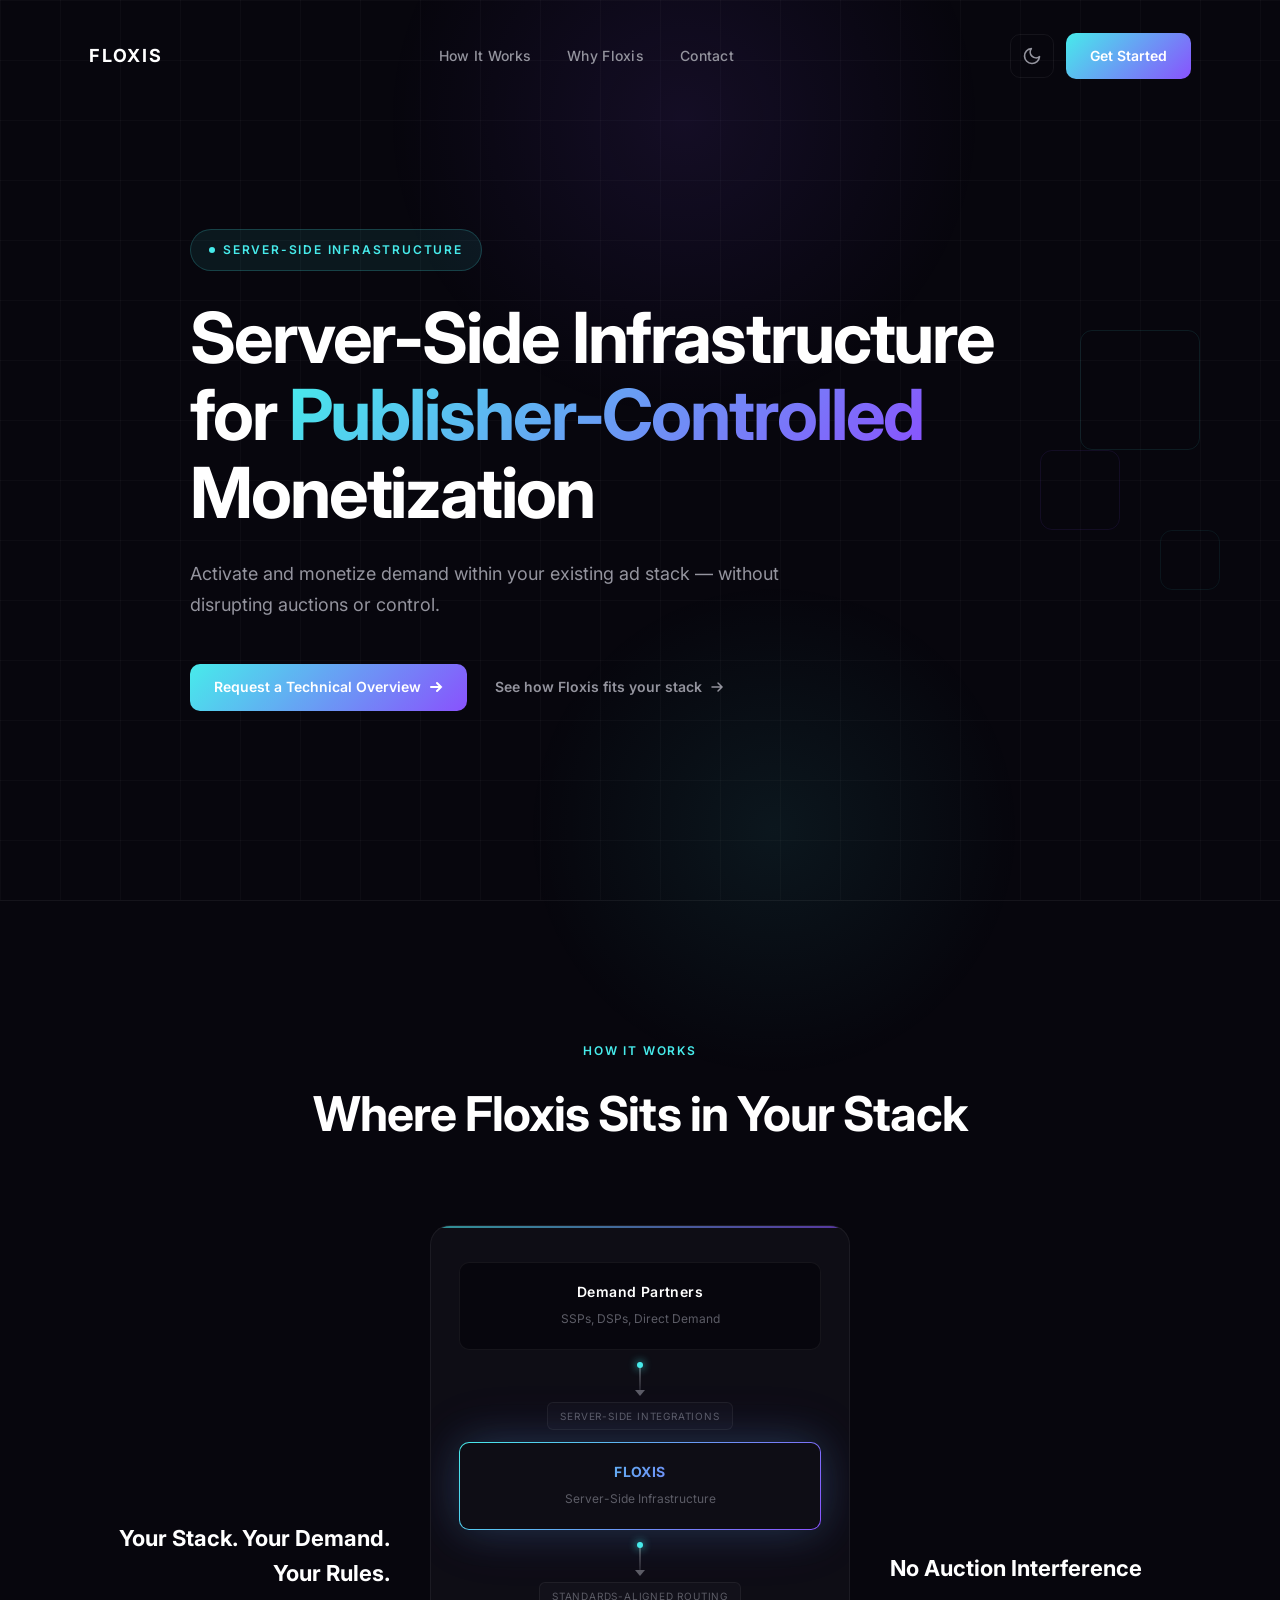
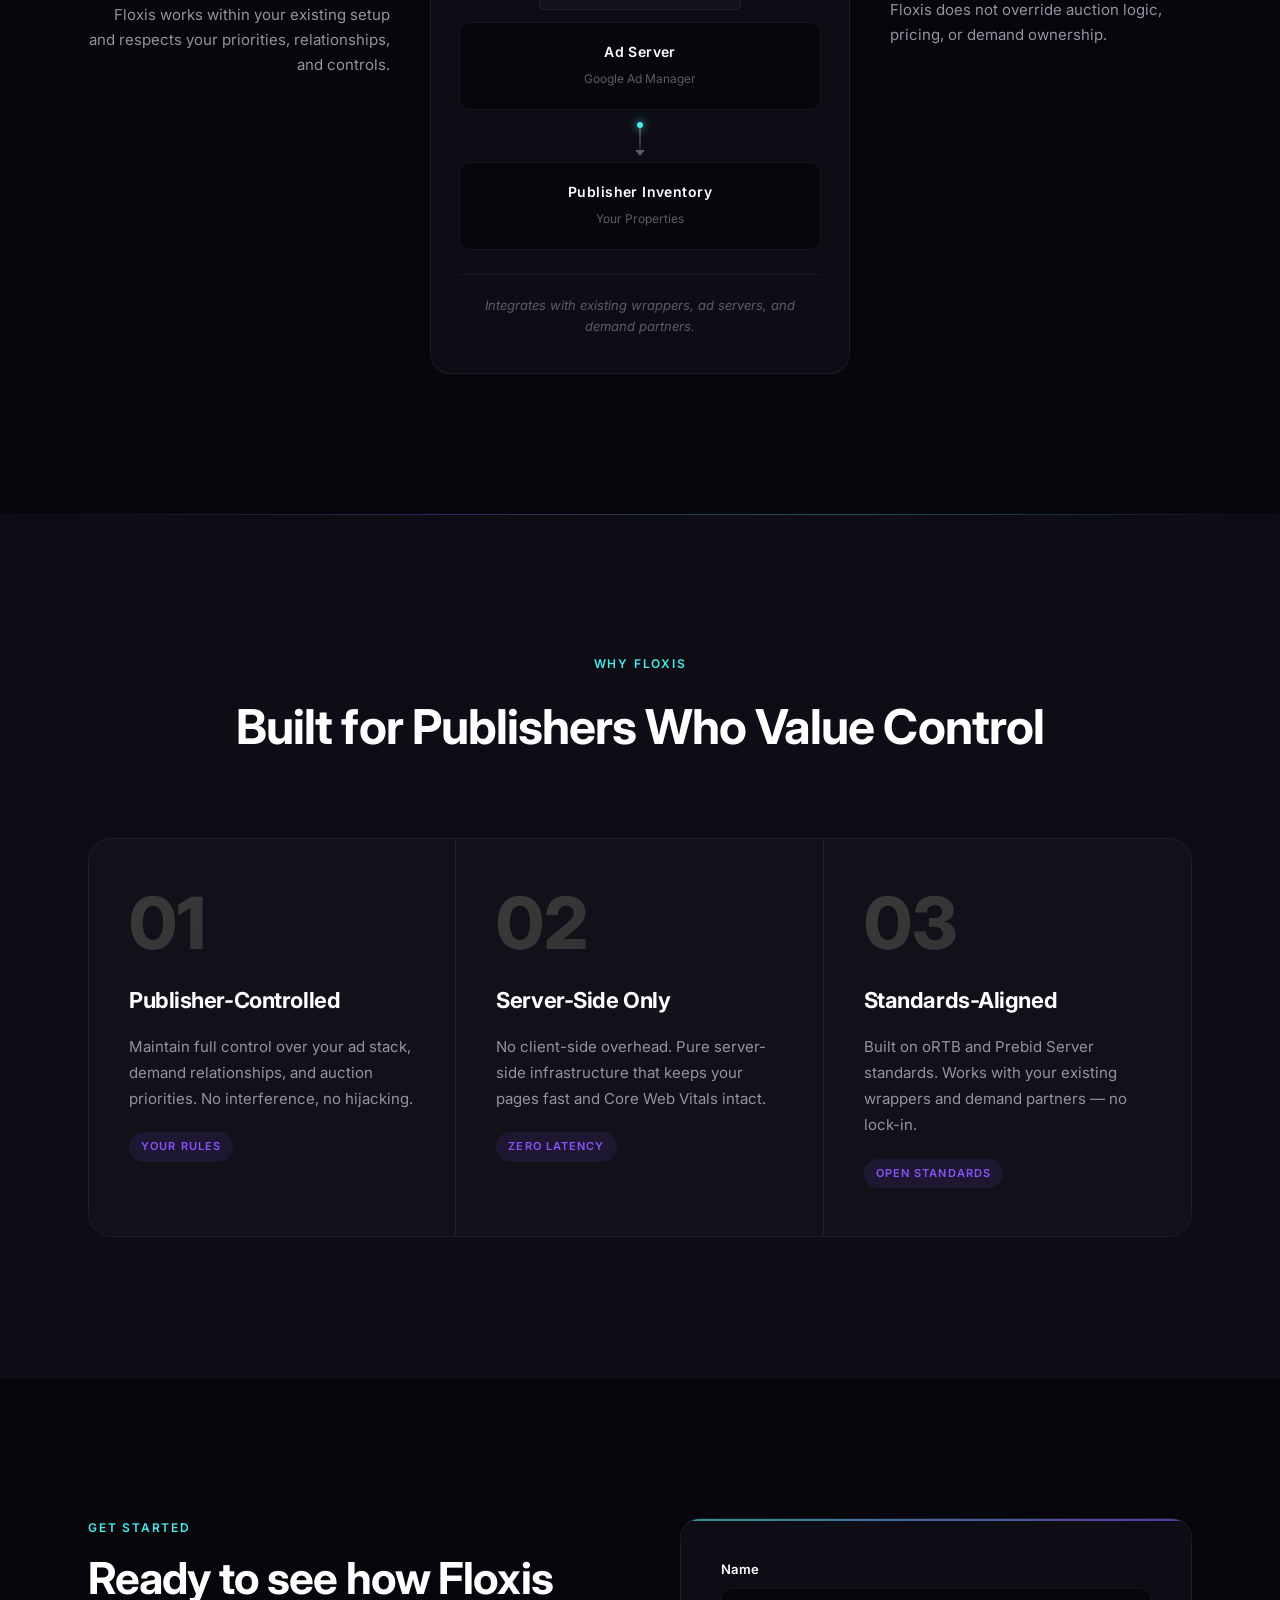
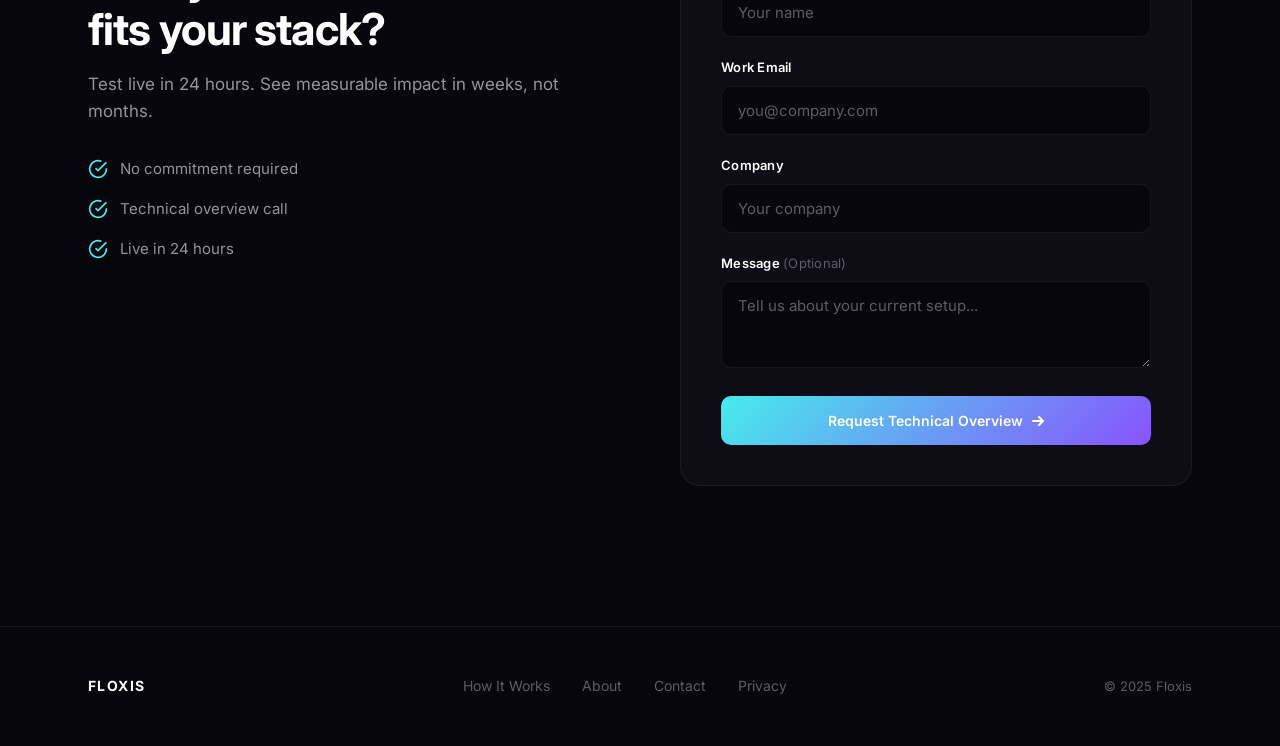
==== floxis-landing-v2.html @ d6152b61 "Initial commit: Floxis publisher landing page - Landing page with dark/light theme toggle - Brand-al" ====
<!DOCTYPE html>
<html lang="en" data-theme="dark">
<head>
    <meta charset="UTF-8">
    <meta name="viewport" content="width=device-width, initial-scale=1.0">
    <title>Floxis — Server-Side Infrastructure for Publisher-Controlled Monetization</title>
    <link rel="preconnect" href="https://fonts.googleapis.com">
    <link rel="preconnect" href="https://fonts.gstatic.com" crossorigin>
    <link href="https://fonts.googleapis.com/css2?family=Inter:wght@400;500;600;700;800&display=swap" rel="stylesheet">
    <style>
        *, *::before, *::after {
            margin: 0;
            padding: 0;
            box-sizing: border-box;
        }

        :root {
            /* Brand Colors from Floxis Brand Guide */
            --cyan: #47EBEB;
            --cyan-light: #87FFFF;
            --cyan-dark: #00B8B9;
            --purple: #8952FD;
            --purple-light: #9F75F9;
            --purple-dark: #632CDA;

            /* Gradient */
            --gradient: linear-gradient(135deg, #47EBEB 0%, #8952FD 100%);
            --glow-cyan: rgba(71, 235, 235, 0.15);
            --glow-purple: rgba(137, 82, 253, 0.15);
        }

        /* Dark Theme (Default) */
        [data-theme="dark"] {
            --bg: #07060D;
            --bg-elevated: #0E0D15;
            --bg-card: #12111A;
            --text-primary: #FFFFFF;
            --text-secondary: #94949E;
            --text-dim: #5C5C66;
            --border: rgba(255, 255, 255, 0.06);
            --border-light: rgba(255, 255, 255, 0.12);
            --nav-bg: rgba(7, 6, 13, 0.92);
            --card-bg: #12111A;
            --input-bg: #07060D;
        }

        /* Light Theme */
        [data-theme="light"] {
            --bg: #FFFFFF;
            --bg-elevated: #F8F7F4;
            --bg-card: #FFFFFF;
            --text-primary: #1A1A1A;
            --text-secondary: #666666;
            --text-dim: #999999;
            --border: rgba(0, 0, 0, 0.08);
            --border-light: rgba(0, 0, 0, 0.12);
            --nav-bg: rgba(255, 255, 255, 0.92);
            --card-bg: #FFFFFF;
            --input-bg: #F5F5F5;
            --glow-cyan: rgba(71, 235, 235, 0.25);
            --glow-purple: rgba(137, 82, 253, 0.2);
            --accent: #8952FD;
            --accent-light: #9F75F9;
            --gradient-text: linear-gradient(135deg, #632CDA 0%, #47EBEB 100%);
        }

        [data-theme="dark"] {
            --accent: #47EBEB;
            --accent-light: #87FFFF;
            --gradient-text: linear-gradient(135deg, #47EBEB 0%, #8952FD 100%);
        }

        html {
            scroll-behavior: smooth;
        }

        body {
            font-family: 'Inter', -apple-system, BlinkMacSystemFont, sans-serif;
            background: var(--bg);
            color: var(--text-primary);
            line-height: 1.6;
            -webkit-font-smoothing: antialiased;
            -moz-osx-font-smoothing: grayscale;
            overflow-x: hidden;
            transition: background 0.5s ease, color 0.5s ease;
        }

        ::selection {
            background: var(--accent);
            color: var(--bg);
        }

        /* Background Effects - Subtle grid for "axis" concept */
        .bg-grid {
            position: fixed;
            inset: 0;
            background-image:
                linear-gradient(var(--border) 1px, transparent 1px),
                linear-gradient(90deg, var(--border) 1px, transparent 1px);
            background-size: 60px 60px;
            pointer-events: none;
            z-index: 0;
            opacity: 0.5;
            transition: opacity 0.5s ease;
        }

        [data-theme="light"] .bg-grid {
            opacity: 0.3;
        }

        .bg-glow {
            position: fixed;
            top: -20%;
            left: 30%;
            width: 600px;
            height: 600px;
            background: radial-gradient(ellipse at center, var(--glow-purple) 0%, transparent 70%);
            pointer-events: none;
            z-index: 0;
            opacity: 0.7;
            transition: opacity 0.5s ease;
        }

        .bg-glow-cyan {
            position: fixed;
            bottom: -20%;
            right: 20%;
            width: 500px;
            height: 500px;
            background: radial-gradient(ellipse at center, var(--glow-cyan) 0%, transparent 70%);
            pointer-events: none;
            z-index: 0;
            opacity: 0.5;
            transition: opacity 0.5s ease;
        }

        [data-theme="light"] .bg-glow,
        [data-theme="light"] .bg-glow-cyan {
            opacity: 0.4;
        }

        .container {
            max-width: 1200px;
            margin: 0 auto;
            padding: 0 48px;
            position: relative;
            z-index: 1;
        }

        @media (max-width: 768px) {
            .container {
                padding: 0 24px;
            }
        }

        /* Navigation */
        nav {
            position: fixed;
            top: 0;
            left: 0;
            right: 0;
            z-index: 100;
            padding: 20px 0;
            transition: all 0.6s ease;
        }

        nav.scrolled {
            padding: 16px 0;
        }

        .nav-wrapper {
            max-width: 100%;
            margin: 0 auto;
            background: transparent;
            backdrop-filter: none;
            -webkit-backdrop-filter: none;
            border: 1px solid transparent;
            border-radius: 0;
            padding: 12px 0;
            transition: all 0.6s ease;
        }

        nav.scrolled .nav-wrapper {
            max-width: 900px;
            background: var(--nav-bg);
            backdrop-filter: blur(16px);
            -webkit-backdrop-filter: blur(16px);
            border: 1px solid var(--border);
            border-radius: 12px;
            padding: 10px 20px;
        }

        /* Theme Toggle */
        .theme-toggle {
            width: 44px;
            height: 44px;
            border-radius: 10px;
            border: 1px solid var(--border);
            background: transparent;
            cursor: pointer;
            display: flex;
            align-items: center;
            justify-content: center;
            transition: all 0.3s ease;
            color: var(--text-secondary);
        }

        .theme-toggle:hover {
            border-color: var(--border-light);
            color: var(--text-primary);
            background: var(--bg-elevated);
        }

        .theme-toggle svg {
            width: 20px;
            height: 20px;
            transition: transform 0.3s ease;
        }

        .theme-toggle:hover svg {
            transform: rotate(15deg);
        }

        .theme-toggle .sun-icon {
            display: none;
        }

        .theme-toggle .moon-icon {
            display: block;
        }

        [data-theme="light"] .theme-toggle .sun-icon {
            display: block;
        }

        [data-theme="light"] .theme-toggle .moon-icon {
            display: none;
        }

        .nav-actions {
            display: flex;
            align-items: center;
            gap: 12px;
        }

        .nav-inner {
            display: flex;
            align-items: center;
            justify-content: space-between;
        }

        .nav-cta {
            transition: all 0.6s ease;
        }

        nav.scrolled .nav-cta {
            padding: 10px 18px;
            border-radius: 8px;
            font-size: 13px;
        }

        .logo {
            font-family: 'Inter', sans-serif;
            font-size: 18px;
            font-weight: 700;
            letter-spacing: 0.1em;
            color: var(--text-primary);
            text-decoration: none;
            transition: all 0.6s ease;
        }

        .logo:hover {
            color: var(--accent);
        }

        .nav-links {
            display: flex;
            align-items: center;
            gap: 36px;
            list-style: none;
            transition: gap 0.6s ease;
        }

        nav.scrolled .nav-links {
            gap: 28px;
        }

        .nav-links li {
            position: relative;
        }

        .nav-links a {
            font-size: 14px;
            font-weight: 500;
            color: var(--text-secondary);
            text-decoration: none;
            padding: 8px 0;
            display: inline-block;
            position: relative;
            transition: all 0.3s ease;
            letter-spacing: 0.02em;
        }

        nav.scrolled .nav-links a {
            color: var(--text-primary);
            font-weight: 500;
        }

        .nav-links a::after {
            content: '';
            position: absolute;
            bottom: 0;
            left: 0;
            right: 0;
            height: 2px;
            background: var(--gradient);
            transform: scaleX(0);
            transform-origin: right;
            transition: transform 0.4s cubic-bezier(0.19, 1, 0.22, 1);
        }

        .nav-links a:hover {
            color: var(--text-primary);
        }

        .nav-links a:hover::after {
            transform: scaleX(1);
            transform-origin: left;
        }

        .btn {
            display: inline-flex;
            align-items: center;
            gap: 8px;
            font-family: 'Inter', sans-serif;
            font-size: 14px;
            font-weight: 600;
            text-decoration: none;
            transition: all 0.3s cubic-bezier(0.19, 1, 0.22, 1);
            cursor: pointer;
            border: none;
        }

        .btn-primary {
            background: var(--gradient);
            color: #FFFFFF;
            padding: 12px 24px;
            border-radius: 10px;
            position: relative;
            overflow: hidden;
            transition: all 0.4s cubic-bezier(0.19, 1, 0.22, 1);
        }

        [data-theme="light"] .btn-primary {
            background: linear-gradient(135deg, #8952FD 0%, #47EBEB 100%);
        }

        .btn-primary span {
            position: relative;
            z-index: 1;
            display: flex;
            align-items: center;
            gap: 8px;
        }

        .btn-primary:hover {
            transform: translateY(-2px);
            box-shadow: 0 8px 32px var(--glow-cyan), 0 4px 16px var(--glow-purple);
        }

        [data-theme="light"] .btn-primary:hover {
            background: linear-gradient(135deg, #632CDA 0%, #00B8B9 100%);
            box-shadow: 0 8px 32px var(--glow-purple), 0 4px 16px var(--glow-cyan);
        }

        .btn-ghost {
            color: var(--text-secondary);
            padding: 12px 0;
            position: relative;
        }

        .btn-ghost::after {
            content: '';
            position: absolute;
            bottom: 8px;
            left: 0;
            width: 0;
            height: 1px;
            background: var(--accent);
            transition: width 0.3s ease;
        }

        .btn-ghost:hover {
            color: var(--accent);
        }

        .btn-ghost:hover::after {
            width: 100%;
        }

        .btn-ghost svg {
            transition: transform 0.3s ease;
        }

        .btn-ghost:hover svg {
            transform: translateX(4px);
        }

        /* Hero */
        .hero {
            min-height: 100vh;
            display: flex;
            align-items: center;
            padding: 140px 0 100px;
            position: relative;
        }

        .hero-content {
            max-width: 900px;
        }

        .hero-label {
            display: inline-flex;
            align-items: center;
            gap: 8px;
            font-size: 12px;
            font-weight: 600;
            letter-spacing: 0.15em;
            text-transform: uppercase;
            color: var(--accent);
            margin-bottom: 28px;
            padding: 10px 18px;
            background: rgba(71, 235, 235, 0.08);
            border: 1px solid rgba(71, 235, 235, 0.2);
            border-radius: 100px;
            opacity: 0;
            animation: fadeUp 0.7s cubic-bezier(0.19, 1, 0.22, 1) forwards;
            transition: color 0.5s ease, background 0.5s ease, border-color 0.5s ease;
        }

        [data-theme="light"] .hero-label {
            background: rgba(137, 82, 253, 0.08);
            border-color: rgba(137, 82, 253, 0.2);
        }

        .hero-label::before {
            content: '';
            width: 6px;
            height: 6px;
            background: var(--accent);
            border-radius: 50%;
            animation: pulse 2s ease-in-out infinite;
        }

        @keyframes pulse {
            0%, 100% { opacity: 1; transform: scale(1); }
            50% { opacity: 0.5; transform: scale(1.2); }
        }

        .hero h1 {
            font-family: 'Inter', sans-serif;
            font-size: clamp(42px, 5.5vw, 72px);
            font-weight: 700;
            line-height: 1.1;
            letter-spacing: -0.03em;
            color: var(--text-primary);
            margin-bottom: 28px;
            opacity: 0;
            animation: fadeUp 0.7s cubic-bezier(0.19, 1, 0.22, 1) 0.1s forwards;
        }

        .hero h1 em {
            font-style: normal;
            background: var(--gradient-text);
            -webkit-background-clip: text;
            -webkit-text-fill-color: transparent;
            background-clip: text;
        }

        .hero-sub {
            font-size: 18px;
            line-height: 1.7;
            color: var(--text-secondary);
            max-width: 600px;
            margin-bottom: 44px;
            opacity: 0;
            animation: fadeUp 0.7s cubic-bezier(0.19, 1, 0.22, 1) 0.2s forwards;
        }

        .hero-ctas {
            display: flex;
            align-items: center;
            gap: 28px;
            flex-wrap: wrap;
            opacity: 0;
            animation: fadeUp 0.7s cubic-bezier(0.19, 1, 0.22, 1) 0.3s forwards;
        }

        @keyframes fadeUp {
            from {
                opacity: 0;
                transform: translateY(24px);
            }
            to {
                opacity: 1;
                transform: translateY(0);
            }
        }

        /* Floating elements */
        .hero-visual {
            position: absolute;
            right: 0;
            top: 50%;
            transform: translateY(-50%);
            width: 400px;
            height: 400px;
            pointer-events: none;
            opacity: 0.5;
        }

        .floating-shape {
            position: absolute;
            border: 1px solid var(--border);
            border-radius: 12px;
            animation: float 6s ease-in-out infinite;
        }

        .floating-shape:nth-child(1) {
            width: 120px;
            height: 120px;
            top: 20%;
            right: 20%;
            animation-delay: 0s;
            border-color: rgba(71, 235, 235, 0.2);
        }

        .floating-shape:nth-child(2) {
            width: 80px;
            height: 80px;
            top: 50%;
            right: 40%;
            animation-delay: -2s;
            border-color: rgba(137, 82, 253, 0.2);
        }

        .floating-shape:nth-child(3) {
            width: 60px;
            height: 60px;
            top: 70%;
            right: 15%;
            animation-delay: -4s;
            border-color: rgba(71, 235, 235, 0.15);
        }

        @keyframes float {
            0%, 100% { transform: translateY(0) rotate(0deg); }
            50% { transform: translateY(-20px) rotate(5deg); }
        }

        /* Stack Section */
        .stack-section {
            padding: 140px 0;
            border-top: 1px solid var(--border);
            position: relative;
            transition: border-color 0.5s ease;
        }

        .section-header {
            text-align: center;
            margin-bottom: 72px;
        }

        .section-label {
            font-size: 12px;
            font-weight: 600;
            letter-spacing: 0.15em;
            text-transform: uppercase;
            color: var(--accent);
            margin-bottom: 16px;
            transition: color 0.5s ease;
        }

        .section-title {
            font-family: 'Inter', sans-serif;
            font-size: clamp(32px, 4vw, 48px);
            font-weight: 700;
            color: var(--text-primary);
            letter-spacing: -0.02em;
        }

        .stack-layout {
            display: grid;
            grid-template-columns: 1fr 420px 1fr;
            gap: 40px;
            align-items: center;
        }

        @media (max-width: 1024px) {
            .stack-layout {
                grid-template-columns: 1fr;
                gap: 24px;
            }
        }

        .stack-callout {
            padding: 28px 0;
        }

        .stack-callout.left {
            text-align: right;
        }

        @media (max-width: 1024px) {
            .stack-callout,
            .stack-callout.left {
                text-align: center;
                background: var(--bg-card);
                padding: 28px;
                border-radius: 16px;
                border: 1px solid var(--border);
            }
        }

        .stack-callout h4 {
            font-family: 'Inter', sans-serif;
            font-size: 22px;
            font-weight: 700;
            color: var(--text-primary);
            margin-bottom: 12px;
        }

        .stack-callout p {
            font-size: 15px;
            color: var(--text-secondary);
            line-height: 1.65;
        }

        /* Stack Diagram */
        .stack-diagram {
            background: var(--bg-elevated);
            border: 1px solid var(--border);
            border-radius: 20px;
            padding: 36px 28px;
            position: relative;
            overflow: hidden;
        }

        .stack-diagram::before {
            content: '';
            position: absolute;
            top: 0;
            left: 0;
            right: 0;
            height: 2px;
            background: var(--gradient);
            opacity: 0.6;
        }

        .stack-layer {
            text-align: center;
            padding: 18px 20px;
            border-radius: 10px;
            border: 1px solid var(--border);
            background: var(--bg);
            transition: all 0.4s cubic-bezier(0.19, 1, 0.22, 1);
            position: relative;
            opacity: 0;
            transform: translateY(20px);
        }

        .stack-diagram.animated .stack-layer {
            animation: stackReveal 0.6s ease forwards;
        }

        .stack-diagram.animated .stack-layer:nth-child(1) { animation-delay: 0.1s; }
        .stack-diagram.animated .stack-connector:nth-child(2) { animation-delay: 0.2s; }
        .stack-diagram.animated .stack-layer:nth-child(3) { animation-delay: 0.3s; }
        .stack-diagram.animated .stack-connector:nth-child(4) { animation-delay: 0.4s; }
        .stack-diagram.animated .stack-layer:nth-child(5) { animation-delay: 0.5s; }
        .stack-diagram.animated .stack-connector:nth-child(6) { animation-delay: 0.6s; }
        .stack-diagram.animated .stack-layer:nth-child(7) { animation-delay: 0.7s; }
        .stack-diagram.animated .stack-footer { animation-delay: 0.8s; }

        .stack-connector {
            opacity: 0;
            transform: translateY(10px);
        }

        .stack-diagram.animated .stack-connector {
            animation: stackReveal 0.5s ease forwards;
        }

        .stack-footer {
            opacity: 0;
        }

        .stack-diagram.animated .stack-footer {
            animation: stackReveal 0.5s ease forwards;
        }

        @keyframes stackReveal {
            to {
                opacity: 1;
                transform: translateY(0);
            }
        }

        .stack-layer:hover {
            border-color: var(--border-light);
            transform: scale(1.02);
        }

        .stack-layer.floxis {
            border: 1.5px solid transparent;
            background: linear-gradient(var(--bg-elevated), var(--bg-elevated)) padding-box,
                        var(--gradient) border-box;
            box-shadow: 0 0 40px var(--glow-cyan), 0 0 60px var(--glow-purple);
        }

        .stack-diagram.animated .stack-layer.floxis {
            animation: stackReveal 0.6s ease forwards, floxisPulse 3s ease-in-out 1s infinite;
        }

        .stack-layer.floxis:hover {
            box-shadow: 0 0 60px var(--glow-cyan), 0 0 100px var(--glow-purple);
        }

        @keyframes floxisPulse {
            0%, 100% {
                box-shadow: 0 0 30px var(--glow-cyan), 0 0 50px var(--glow-purple);
            }
            50% {
                box-shadow: 0 0 50px var(--glow-cyan), 0 0 80px var(--glow-purple);
            }
        }

        .stack-layer h5 {
            font-family: 'Inter', sans-serif;
            font-size: 14px;
            font-weight: 600;
            color: var(--text-primary);
            margin-bottom: 2px;
            letter-spacing: 0.03em;
        }

        .stack-layer.floxis h5 {
            background: var(--gradient);
            -webkit-background-clip: text;
            -webkit-text-fill-color: transparent;
            background-clip: text;
            font-weight: 700;
        }

        .stack-layer span {
            font-size: 12px;
            color: var(--text-dim);
        }

        .stack-connector {
            display: flex;
            flex-direction: column;
            align-items: center;
            padding: 12px 0;
            position: relative;
        }

        .stack-connector-line {
            width: 2px;
            height: 28px;
            background: linear-gradient(to bottom, var(--text-dim), rgba(92, 92, 102, 0.3));
            position: relative;
            overflow: visible;
        }

        .stack-connector-line::before {
            content: '';
            position: absolute;
            top: 0;
            left: 50%;
            transform: translateX(-50%);
            width: 6px;
            height: 6px;
            background: var(--accent);
            border-radius: 50%;
            animation: flowDown 2s ease-in-out infinite;
            box-shadow: 0 0 8px var(--accent);
            transition: background 0.5s ease, box-shadow 0.5s ease;
        }

        .stack-connector:nth-child(2) .stack-connector-line::before {
            animation-delay: 0s;
        }

        .stack-connector:nth-child(4) .stack-connector-line::before {
            animation-delay: 0.5s;
        }

        .stack-connector:nth-child(6) .stack-connector-line::before {
            animation-delay: 1s;
        }

        @keyframes flowDown {
            0% {
                top: -4px;
                opacity: 0;
            }
            20% {
                opacity: 1;
            }
            80% {
                opacity: 1;
            }
            100% {
                top: calc(100% - 4px);
                opacity: 0;
            }
        }

        .stack-connector-line::after {
            content: '';
            position: absolute;
            bottom: -6px;
            left: 50%;
            transform: translateX(-50%);
            width: 0;
            height: 0;
            border-left: 5px solid transparent;
            border-right: 5px solid transparent;
            border-top: 6px solid var(--text-dim);
        }

        .stack-connector-label {
            font-size: 10px;
            letter-spacing: 0.08em;
            text-transform: uppercase;
            color: var(--text-dim);
            margin-top: 12px;
            background: var(--bg-card);
            padding: 5px 12px;
            border-radius: 6px;
            border: 1px solid var(--border);
        }

        .stack-footer {
            text-align: center;
            margin-top: 24px;
            padding-top: 20px;
            border-top: 1px solid var(--border);
        }

        .stack-footer p {
            font-size: 13px;
            color: var(--text-dim);
            font-style: italic;
        }

        /* Values Section - Adaptive Theme */
        .values-section {
            padding: 140px 0;
            background: var(--bg-elevated);
            position: relative;
            overflow: hidden;
            transition: background 0.5s ease;
        }

        [data-theme="light"] .values-section {
            background: #F8F7F4;
        }

        .values-section::before {
            content: '';
            position: absolute;
            top: 0;
            left: 0;
            right: 0;
            height: 1px;
            background: linear-gradient(90deg, transparent, rgba(137, 82, 253, 0.3), rgba(71, 235, 235, 0.3), transparent);
        }

        .values-section .section-label {
            color: var(--accent);
        }

        .values-section .section-title {
            color: var(--text-primary);
        }

        .values-grid {
            display: grid;
            grid-template-columns: repeat(3, 1fr);
            gap: 0;
            border: 1px solid var(--border);
            border-radius: 24px;
            overflow: hidden;
            background: var(--bg-card);
            transition: all 0.5s ease;
        }

        [data-theme="light"] .values-grid {
            border-color: #E5E5E5;
            background: #FFFFFF;
        }

        @media (max-width: 900px) {
            .values-grid {
                grid-template-columns: 1fr;
            }
        }

        .value-card {
            padding: 48px 40px;
            position: relative;
            transition: all 0.5s cubic-bezier(0.19, 1, 0.22, 1);
            background: var(--bg-card);
        }

        [data-theme="light"] .value-card {
            background: #FFFFFF;
        }

        .value-card:not(:last-child) {
            border-right: 1px solid var(--border);
        }

        [data-theme="light"] .value-card:not(:last-child) {
            border-right-color: #E5E5E5;
        }

        @media (max-width: 900px) {
            .value-card:not(:last-child) {
                border-right: none;
                border-bottom: 1px solid var(--border);
            }

            [data-theme="light"] .value-card:not(:last-child) {
                border-bottom-color: #E5E5E5;
            }
        }

        .value-card::before {
            content: '';
            position: absolute;
            bottom: 0;
            left: 40px;
            right: 40px;
            height: 3px;
            background: var(--gradient);
            transform: scaleX(0);
            transform-origin: left;
            transition: transform 0.5s cubic-bezier(0.19, 1, 0.22, 1);
        }

        .value-card:hover {
            background: var(--bg-elevated);
        }

        [data-theme="light"] .value-card:hover {
            background: #FAFAFA;
        }

        .value-card:hover::before {
            transform: scaleX(1);
        }

        .value-number {
            font-family: 'Inter', sans-serif;
            font-size: 72px;
            font-weight: 800;
            line-height: 1;
            background: linear-gradient(135deg, #3a3a3a 0%, #2a2a2a 100%);
            -webkit-background-clip: text;
            -webkit-text-fill-color: transparent;
            background-clip: text;
            margin-bottom: 24px;
            transition: all 0.5s ease;
        }

        [data-theme="light"] .value-number {
            background: linear-gradient(135deg, #E8E8E8 0%, #D0D0D0 100%);
            -webkit-background-clip: text;
            -webkit-text-fill-color: transparent;
            background-clip: text;
        }

        .value-card:hover .value-number {
            background: var(--gradient);
            -webkit-background-clip: text;
            -webkit-text-fill-color: transparent;
            background-clip: text;
        }

        .value-card h4 {
            font-family: 'Inter', sans-serif;
            font-size: 22px;
            font-weight: 700;
            color: var(--text-primary);
            margin-bottom: 16px;
            letter-spacing: -0.02em;
        }

        .value-card p {
            font-size: 15px;
            color: var(--text-secondary);
            line-height: 1.75;
        }

        .value-tag {
            display: inline-block;
            font-size: 11px;
            font-weight: 600;
            letter-spacing: 0.1em;
            text-transform: uppercase;
            color: var(--purple);
            background: rgba(137, 82, 253, 0.1);
            padding: 6px 12px;
            border-radius: 100px;
            margin-top: 20px;
        }

        [data-theme="light"] .value-tag {
            background: rgba(137, 82, 253, 0.08);
        }

        /* CTA Section */
        .cta-section {
            padding: 140px 0;
            border-top: 1px solid var(--border);
            position: relative;
            transition: border-color 0.5s ease;
        }

        .cta-content-wrapper {
            display: grid;
            grid-template-columns: 1fr 1fr;
            gap: 80px;
            align-items: start;
        }

        @media (max-width: 900px) {
            .cta-content-wrapper {
                grid-template-columns: 1fr;
                gap: 48px;
            }
        }

        .cta-text h3 {
            font-family: 'Inter', sans-serif;
            font-size: clamp(32px, 4vw, 44px);
            font-weight: 700;
            color: var(--text-primary);
            margin-bottom: 16px;
            letter-spacing: -0.02em;
            line-height: 1.15;
        }

        .cta-description {
            font-size: 17px;
            color: var(--text-secondary);
            margin-bottom: 32px;
            line-height: 1.6;
        }

        .cta-features {
            display: flex;
            flex-direction: column;
            gap: 16px;
        }

        .cta-feature {
            display: flex;
            align-items: center;
            gap: 12px;
            font-size: 15px;
            color: var(--text-secondary);
        }

        .cta-feature svg {
            flex-shrink: 0;
            color: var(--accent);
            transition: color 0.5s ease;
        }

        /* Contact Form */
        .contact-form-wrapper {
            background: var(--bg-elevated);
            border: 1px solid var(--border);
            border-radius: 20px;
            padding: 40px;
            position: relative;
            overflow: hidden;
            transition: background 0.5s ease, border-color 0.5s ease;
        }

        [data-theme="light"] .contact-form-wrapper {
            box-shadow: 0 4px 24px rgba(0, 0, 0, 0.08);
        }

        .contact-form-wrapper::before {
            content: '';
            position: absolute;
            top: 0;
            left: 0;
            right: 0;
            height: 2px;
            background: var(--gradient);
            opacity: 0.6;
        }

        .contact-form {
            display: flex;
            flex-direction: column;
            gap: 20px;
        }

        .form-group {
            display: flex;
            flex-direction: column;
            gap: 8px;
        }

        .form-group label {
            font-size: 13px;
            font-weight: 600;
            color: var(--text-primary);
            letter-spacing: 0.02em;
        }

        .form-group label .optional {
            font-weight: 400;
            color: var(--text-dim);
        }

        .form-group input,
        .form-group textarea {
            background: var(--input-bg);
            border: 1px solid var(--border);
            border-radius: 10px;
            padding: 14px 16px;
            font-family: 'Inter', sans-serif;
            font-size: 15px;
            color: var(--text-primary);
            transition: all 0.3s ease;
            outline: none;
        }

        .form-group input::placeholder,
        .form-group textarea::placeholder {
            color: var(--text-dim);
        }

        .form-group input:focus,
        .form-group textarea:focus {
            border-color: var(--accent);
            box-shadow: 0 0 0 3px var(--glow-purple);
        }

        .form-group textarea {
            resize: vertical;
            min-height: 80px;
        }

        .btn-submit {
            width: 100%;
            justify-content: center;
            margin-top: 8px;
            padding: 16px 24px;
        }

        /* Footer */
        footer {
            padding: 48px 0;
            border-top: 1px solid var(--border);
            transition: border-color 0.5s ease;
        }

        .footer-inner {
            display: flex;
            align-items: center;
            justify-content: space-between;
        }

        @media (max-width: 768px) {
            .footer-inner {
                flex-direction: column;
                gap: 24px;
                text-align: center;
            }
        }

        .footer-logo {
            font-family: 'Inter', sans-serif;
            font-size: 14px;
            font-weight: 700;
            letter-spacing: 0.1em;
            color: var(--text-primary);
        }

        .footer-links {
            display: flex;
            gap: 32px;
        }

        .footer-links a {
            font-size: 14px;
            color: var(--text-dim);
            text-decoration: none;
            transition: color 0.3s ease;
            position: relative;
        }

        .footer-links a::after {
            content: '';
            position: absolute;
            bottom: -2px;
            left: 0;
            width: 0;
            height: 1px;
            background: var(--gradient);
            transition: width 0.3s ease;
        }

        .footer-links a:hover {
            color: var(--text-primary);
        }

        .footer-links a:hover::after {
            width: 100%;
        }

        .footer-copy {
            font-size: 13px;
            color: var(--text-dim);
        }

        /* Mobile nav */
        @media (max-width: 768px) {
            .nav-links {
                display: none;
            }

            .hero-ctas {
                flex-direction: column;
                align-items: flex-start;
                gap: 16px;
            }

            .hero-visual {
                display: none;
            }

            .footer-links {
                flex-wrap: wrap;
                justify-content: center;
                gap: 20px;
            }

            .contact-form-wrapper {
                padding: 28px 24px;
            }
        }

        /* Scroll animations */
        .fade-in {
            opacity: 0;
            transform: translateY(32px);
            transition: opacity 0.7s cubic-bezier(0.19, 1, 0.22, 1),
                        transform 0.7s cubic-bezier(0.19, 1, 0.22, 1);
        }

        .fade-in.visible {
            opacity: 1;
            transform: translateY(0);
        }

        .fade-in:nth-child(1) { transition-delay: 0s; }
        .fade-in:nth-child(2) { transition-delay: 0.1s; }
        .fade-in:nth-child(3) { transition-delay: 0.2s; }
    </style>
</head>
<body>
    <div class="bg-grid"></div>
    <div class="bg-glow"></div>
    <div class="bg-glow-cyan"></div>

    <!-- Navigation -->
    <nav id="nav">
        <div class="container">
            <div class="nav-wrapper">
                <div class="nav-inner">
                    <a href="#" class="logo">FLOXIS</a>
                    <ul class="nav-links">
                        <li><a href="#stack">How It Works</a></li>
                        <li><a href="#values">Why Floxis</a></li>
                        <li><a href="#cta">Contact</a></li>
                    </ul>
                    <div class="nav-actions">
                        <button class="theme-toggle" id="themeToggle" aria-label="Toggle theme">
                            <svg class="moon-icon" viewBox="0 0 24 24" fill="none" stroke="currentColor" stroke-width="2" stroke-linecap="round" stroke-linejoin="round">
                                <path d="M21 12.79A9 9 0 1 1 11.21 3 7 7 0 0 0 21 12.79z"/>
                            </svg>
                            <svg class="sun-icon" viewBox="0 0 24 24" fill="none" stroke="currentColor" stroke-width="2" stroke-linecap="round" stroke-linejoin="round">
                                <circle cx="12" cy="12" r="5"/>
                                <line x1="12" y1="1" x2="12" y2="3"/>
                                <line x1="12" y1="21" x2="12" y2="23"/>
                                <line x1="4.22" y1="4.22" x2="5.64" y2="5.64"/>
                                <line x1="18.36" y1="18.36" x2="19.78" y2="19.78"/>
                                <line x1="1" y1="12" x2="3" y2="12"/>
                                <line x1="21" y1="12" x2="23" y2="12"/>
                                <line x1="4.22" y1="19.78" x2="5.64" y2="18.36"/>
                                <line x1="18.36" y1="5.64" x2="19.78" y2="4.22"/>
                            </svg>
                        </button>
                        <a href="#cta" class="btn btn-primary nav-cta">
                            <span>Get Started</span>
                        </a>
                    </div>
                </div>
            </div>
        </div>
    </nav>

    <!-- Hero -->
    <section class="hero">
        <div class="container">
            <div class="hero-content">
                <span class="hero-label">Server-Side Infrastructure</span>
                <h1>Server-Side Infrastructure for <em>Publisher-Controlled</em> Monetization</h1>
                <p class="hero-sub">Activate and monetize demand within your existing ad stack — without disrupting auctions or control.</p>
                <div class="hero-ctas">
                    <a href="#cta" class="btn btn-primary">
                        <span>
                            Request a Technical Overview
                            <svg width="14" height="14" viewBox="0 0 14 14" fill="none" stroke="currentColor" stroke-width="2" stroke-linecap="round">
                                <path d="M2 7h10M8 3l4 4-4 4"/>
                            </svg>
                        </span>
                    </a>
                    <a href="#stack" class="btn btn-ghost">
                        See how Floxis fits your stack
                        <svg width="14" height="14" viewBox="0 0 14 14" fill="none" stroke="currentColor" stroke-width="1.5" stroke-linecap="round">
                            <path d="M2 7h10M8 3l4 4-4 4"/>
                        </svg>
                    </a>
                </div>
            </div>
        </div>
        <div class="hero-visual">
            <div class="floating-shape"></div>
            <div class="floating-shape"></div>
            <div class="floating-shape"></div>
        </div>
    </section>

    <!-- Stack Section -->
    <section class="stack-section" id="stack">
        <div class="container">
            <div class="section-header fade-in">
                <p class="section-label">How It Works</p>
                <h2 class="section-title">Where Floxis Sits in Your Stack</h2>
            </div>

            <div class="stack-layout">
                <div class="stack-callout left fade-in">
                    <h4>Your Stack. Your Demand. Your Rules.</h4>
                    <p>Floxis works within your existing setup and respects your priorities, relationships, and controls.</p>
                </div>

                <div class="stack-diagram fade-in">
                    <div class="stack-layer">
                        <h5>Demand Partners</h5>
                        <span>SSPs, DSPs, Direct Demand</span>
                    </div>

                    <div class="stack-connector">
                        <div class="stack-connector-line"></div>
                        <span class="stack-connector-label">Server-side integrations</span>
                    </div>

                    <div class="stack-layer floxis">
                        <h5>FLOXIS</h5>
                        <span>Server-Side Infrastructure</span>
                    </div>

                    <div class="stack-connector">
                        <div class="stack-connector-line"></div>
                        <span class="stack-connector-label">Standards-aligned routing</span>
                    </div>

                    <div class="stack-layer">
                        <h5>Ad Server</h5>
                        <span>Google Ad Manager</span>
                    </div>

                    <div class="stack-connector">
                        <div class="stack-connector-line"></div>
                    </div>

                    <div class="stack-layer">
                        <h5>Publisher Inventory</h5>
                        <span>Your Properties</span>
                    </div>

                    <div class="stack-footer">
                        <p>Integrates with existing wrappers, ad servers, and demand partners.</p>
                    </div>
                </div>

                <div class="stack-callout fade-in">
                    <h4>No Auction Interference</h4>
                    <p>Floxis does not override auction logic, pricing, or demand ownership.</p>
                </div>
            </div>
        </div>
    </section>

    <!-- Values Section - Light Theme -->
    <section class="values-section" id="values">
        <div class="container">
            <div class="section-header fade-in">
                <p class="section-label">Why Floxis</p>
                <h2 class="section-title">Built for Publishers Who Value Control</h2>
            </div>

            <div class="values-grid fade-in">
                <div class="value-card">
                    <div class="value-number">01</div>
                    <h4>Publisher-Controlled</h4>
                    <p>Maintain full control over your ad stack, demand relationships, and auction priorities. No interference, no hijacking.</p>
                    <span class="value-tag">Your Rules</span>
                </div>

                <div class="value-card">
                    <div class="value-number">02</div>
                    <h4>Server-Side Only</h4>
                    <p>No client-side overhead. Pure server-side infrastructure that keeps your pages fast and Core Web Vitals intact.</p>
                    <span class="value-tag">Zero Latency</span>
                </div>

                <div class="value-card">
                    <div class="value-number">03</div>
                    <h4>Standards-Aligned</h4>
                    <p>Built on oRTB and Prebid Server standards. Works with your existing wrappers and demand partners — no lock-in.</p>
                    <span class="value-tag">Open Standards</span>
                </div>
            </div>
        </div>
    </section>

    <!-- CTA & Contact Section -->
    <section class="cta-section" id="cta">
        <div class="container">
            <div class="cta-content-wrapper fade-in">
                <div class="cta-text">
                    <p class="section-label">Get Started</p>
                    <h3>Ready to see how Floxis fits your stack?</h3>
                    <p class="cta-description">Test live in 24 hours. See measurable impact in weeks, not months.</p>

                    <div class="cta-features">
                        <div class="cta-feature">
                            <svg width="20" height="20" viewBox="0 0 24 24" fill="none" stroke="currentColor" stroke-width="2" class="feature-icon">
                                <path d="M22 11.08V12a10 10 0 1 1-5.93-9.14"/>
                                <polyline points="22 4 12 14.01 9 11.01"/>
                            </svg>
                            <span>No commitment required</span>
                        </div>
                        <div class="cta-feature">
                            <svg width="20" height="20" viewBox="0 0 24 24" fill="none" stroke="currentColor" stroke-width="2" class="feature-icon">
                                <path d="M22 11.08V12a10 10 0 1 1-5.93-9.14"/>
                                <polyline points="22 4 12 14.01 9 11.01"/>
                            </svg>
                            <span>Technical overview call</span>
                        </div>
                        <div class="cta-feature">
                            <svg width="20" height="20" viewBox="0 0 24 24" fill="none" stroke="currentColor" stroke-width="2" class="feature-icon">
                                <path d="M22 11.08V12a10 10 0 1 1-5.93-9.14"/>
                                <polyline points="22 4 12 14.01 9 11.01"/>
                            </svg>
                            <span>Live in 24 hours</span>
                        </div>
                    </div>
                </div>

                <div class="contact-form-wrapper">
                    <form class="contact-form" id="contactForm">
                        <div class="form-group">
                            <label for="name">Name</label>
                            <input type="text" id="name" name="name" placeholder="Your name" required>
                        </div>
                        <div class="form-group">
                            <label for="email">Work Email</label>
                            <input type="email" id="email" name="email" placeholder="you@company.com" required>
                        </div>
                        <div class="form-group">
                            <label for="company">Company</label>
                            <input type="text" id="company" name="company" placeholder="Your company">
                        </div>
                        <div class="form-group">
                            <label for="message">Message <span class="optional">(Optional)</span></label>
                            <textarea id="message" name="message" rows="3" placeholder="Tell us about your current setup..."></textarea>
                        </div>
                        <button type="submit" class="btn btn-primary btn-submit">
                            <span>
                                Request Technical Overview
                                <svg width="14" height="14" viewBox="0 0 14 14" fill="none" stroke="currentColor" stroke-width="2" stroke-linecap="round">
                                    <path d="M2 7h10M8 3l4 4-4 4"/>
                                </svg>
                            </span>
                        </button>
                    </form>
                </div>
            </div>
        </div>
    </section>

    <!-- Footer -->
    <footer>
        <div class="container">
            <div class="footer-inner">
                <span class="footer-logo">FLOXIS</span>
                <div class="footer-links">
                    <a href="#stack">How It Works</a>
                    <a href="#">About</a>
                    <a href="#cta">Contact</a>
                    <a href="#">Privacy</a>
                </div>
                <p class="footer-copy">© 2025 Floxis</p>
            </div>
        </div>
    </footer>

    <script>
        // Theme toggle
        const themeToggle = document.getElementById('themeToggle');
        const html = document.documentElement;

        // Check for saved theme preference
        const savedTheme = localStorage.getItem('floxis-theme');
        if (savedTheme) {
            html.setAttribute('data-theme', savedTheme);
        }

        themeToggle.addEventListener('click', () => {
            const currentTheme = html.getAttribute('data-theme');
            const newTheme = currentTheme === 'dark' ? 'light' : 'dark';
            html.setAttribute('data-theme', newTheme);
            localStorage.setItem('floxis-theme', newTheme);
        });

        // Nav scroll effect
        const nav = document.getElementById('nav');
        window.addEventListener('scroll', () => {
            nav.classList.toggle('scrolled', window.scrollY > 50);
        });

        // Scroll reveal animations
        const observerOptions = {
            threshold: 0.15,
            rootMargin: '0px 0px -60px 0px'
        };

        const observer = new IntersectionObserver((entries) => {
            entries.forEach((entry) => {
                if (entry.isIntersecting) {
                    entry.target.classList.add('visible');
                }
            });
        }, observerOptions);

        document.querySelectorAll('.fade-in').forEach(el => observer.observe(el));

        // Stack diagram animation
        const stackDiagram = document.querySelector('.stack-diagram');
        const stackObserver = new IntersectionObserver((entries) => {
            entries.forEach((entry) => {
                if (entry.isIntersecting) {
                    entry.target.classList.add('animated');
                    stackObserver.unobserve(entry.target);
                }
            });
        }, { threshold: 0.3 });

        if (stackDiagram) {
            stackObserver.observe(stackDiagram);
        }

        // Contact form handling
        const contactForm = document.getElementById('contactForm');
        if (contactForm) {
            contactForm.addEventListener('submit', function(e) {
                e.preventDefault();

                const submitBtn = contactForm.querySelector('.btn-submit');
                const originalContent = submitBtn.innerHTML;

                // Show loading state
                submitBtn.innerHTML = '<span>Sending...</span>';
                submitBtn.disabled = true;

                // Simulate form submission (replace with actual form handling)
                setTimeout(() => {
                    submitBtn.innerHTML = '<span>✓ Request Sent!</span>';
                    submitBtn.style.background = 'var(--accent)';

                    // Reset form
                    contactForm.reset();

                    // Reset button after delay
                    setTimeout(() => {
                        submitBtn.innerHTML = originalContent;
                        submitBtn.style.background = '';
                        submitBtn.disabled = false;
                    }, 3000);
                }, 1500);
            });
        }
    </script>
</body>
</html>
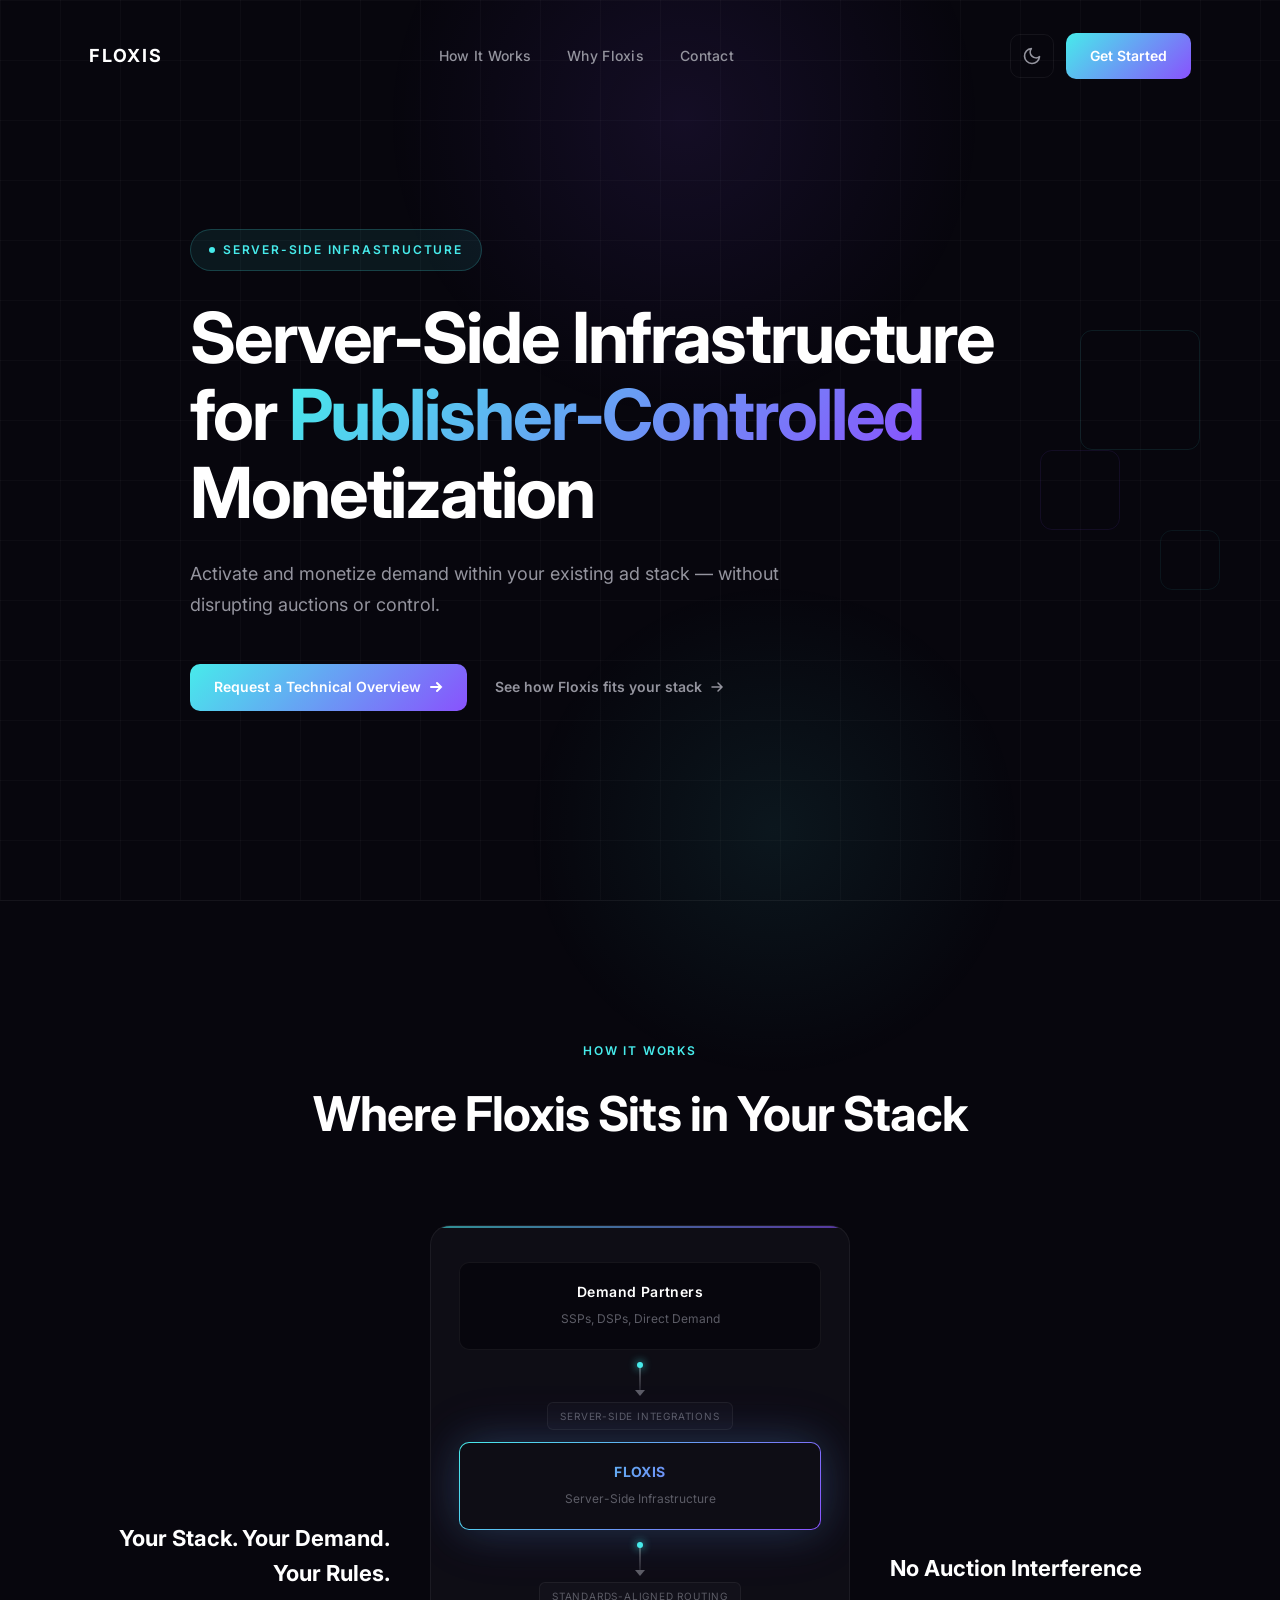
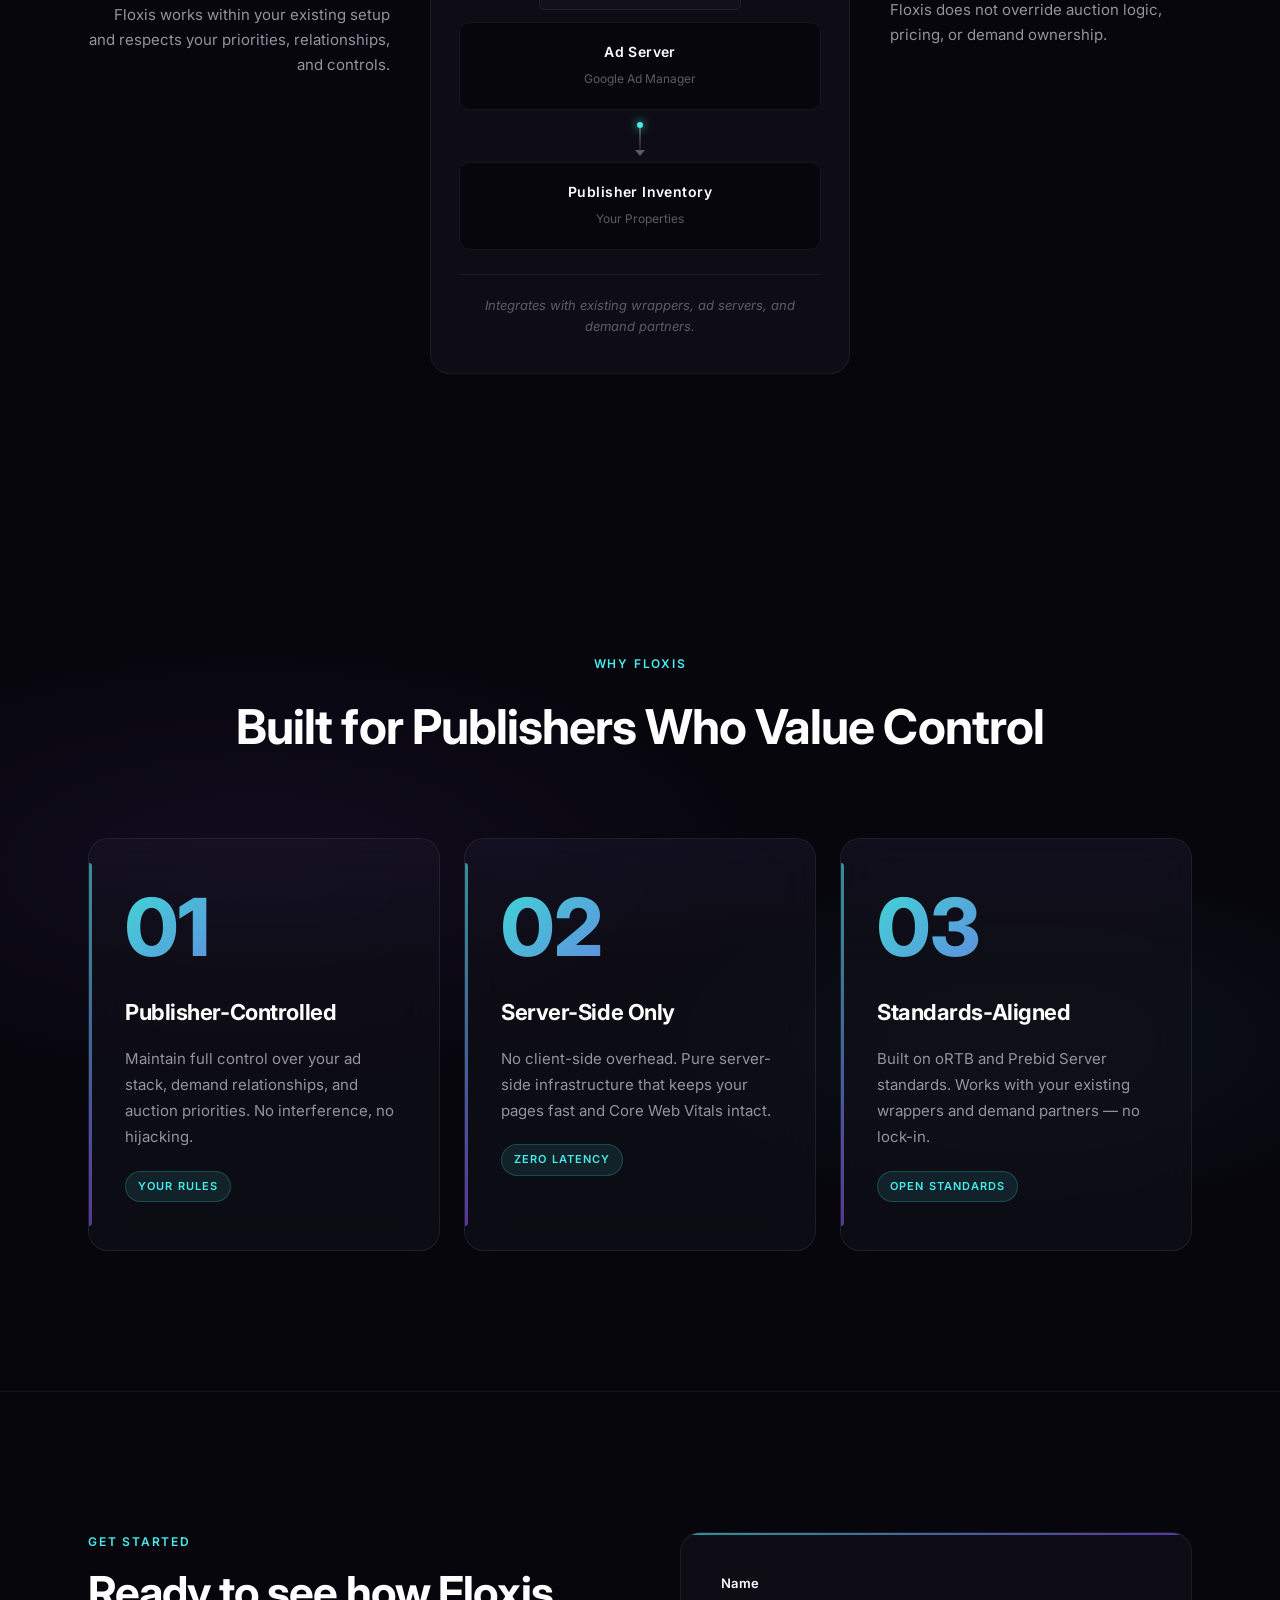
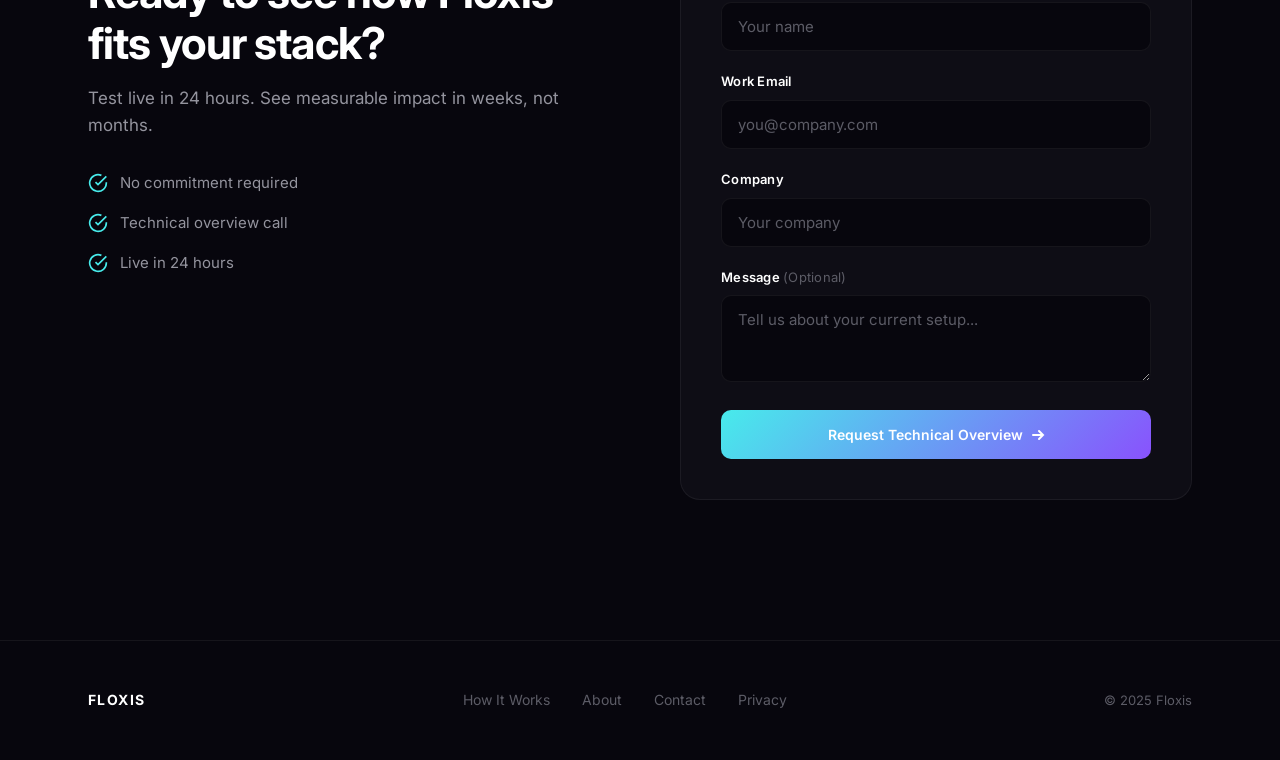
==== commit d977313e: "Redesign Why Floxis section with vibrant cards - Numbers now always show gradient (cyan→purple dark," ====
--- a/floxis-landing-v2.html
+++ b/floxis-landing-v2.html
@@ -858,136 +858,150 @@
         /* Values Section - Adaptive Theme */
         .values-section {
             padding: 140px 0;
-            background: var(--bg-elevated);
+            background: var(--bg);
             position: relative;
             overflow: hidden;
             transition: background 0.5s ease;
         }
 
-        [data-theme="light"] .values-section {
-            background: #F8F7F4;
-        }
-
+        /* Gradient mesh background for visual interest */
         .values-section::before {
+            content: '';
+            position: absolute;
+            inset: 0;
+            background:
+                radial-gradient(ellipse 80% 50% at 20% 40%, rgba(137, 82, 253, 0.08) 0%, transparent 50%),
+                radial-gradient(ellipse 60% 40% at 80% 60%, rgba(71, 235, 235, 0.06) 0%, transparent 50%);
+            pointer-events: none;
+        }
+
+        [data-theme="light"] .values-section::before {
+            background:
+                radial-gradient(ellipse 80% 50% at 20% 40%, rgba(137, 82, 253, 0.12) 0%, transparent 50%),
+                radial-gradient(ellipse 60% 40% at 80% 60%, rgba(71, 235, 235, 0.1) 0%, transparent 50%);
+        }
+
+        .values-section .section-label {
+            color: var(--accent);
+        }
+
+        .values-section .section-title {
+            color: var(--text-primary);
+        }
+
+        .values-grid {
+            display: grid;
+            grid-template-columns: repeat(3, 1fr);
+            gap: 24px;
+            position: relative;
+            z-index: 1;
+        }
+
+        @media (max-width: 900px) {
+            .values-grid {
+                grid-template-columns: 1fr;
+                gap: 20px;
+            }
+        }
+
+        .value-card {
+            padding: 48px 36px;
+            position: relative;
+            transition: all 0.5s cubic-bezier(0.19, 1, 0.22, 1);
+            background: rgba(18, 17, 26, 0.6);
+            border: 1px solid rgba(255, 255, 255, 0.08);
+            border-radius: 20px;
+            backdrop-filter: blur(20px);
+            -webkit-backdrop-filter: blur(20px);
+            overflow: hidden;
+        }
+
+        [data-theme="light"] .value-card {
+            background: rgba(255, 255, 255, 0.8);
+            border: 1px solid rgba(0, 0, 0, 0.08);
+            box-shadow:
+                0 4px 24px rgba(0, 0, 0, 0.06),
+                0 1px 2px rgba(0, 0, 0, 0.04);
+        }
+
+        /* Gradient border accent on left */
+        .value-card::before {
+            content: '';
+            position: absolute;
+            top: 24px;
+            bottom: 24px;
+            left: 0;
+            width: 3px;
+            background: var(--gradient);
+            border-radius: 0 3px 3px 0;
+            opacity: 0.6;
+            transition: all 0.4s ease;
+        }
+
+        /* Subtle inner glow */
+        .value-card::after {
             content: '';
             position: absolute;
             top: 0;
             left: 0;
             right: 0;
-            height: 1px;
-            background: linear-gradient(90deg, transparent, rgba(137, 82, 253, 0.3), rgba(71, 235, 235, 0.3), transparent);
-        }
-
-        .values-section .section-label {
-            color: var(--accent);
-        }
-
-        .values-section .section-title {
-            color: var(--text-primary);
-        }
-
-        .values-grid {
-            display: grid;
-            grid-template-columns: repeat(3, 1fr);
-            gap: 0;
-            border: 1px solid var(--border);
-            border-radius: 24px;
-            overflow: hidden;
-            background: var(--bg-card);
-            transition: all 0.5s ease;
-        }
-
-        [data-theme="light"] .values-grid {
-            border-color: #E5E5E5;
-            background: #FFFFFF;
-        }
-
-        @media (max-width: 900px) {
-            .values-grid {
-                grid-template-columns: 1fr;
-            }
-        }
-
-        .value-card {
-            padding: 48px 40px;
-            position: relative;
-            transition: all 0.5s cubic-bezier(0.19, 1, 0.22, 1);
-            background: var(--bg-card);
-        }
-
-        [data-theme="light"] .value-card {
-            background: #FFFFFF;
-        }
-
-        .value-card:not(:last-child) {
-            border-right: 1px solid var(--border);
-        }
-
-        [data-theme="light"] .value-card:not(:last-child) {
-            border-right-color: #E5E5E5;
-        }
-
-        @media (max-width: 900px) {
-            .value-card:not(:last-child) {
-                border-right: none;
-                border-bottom: 1px solid var(--border);
-            }
-
-            [data-theme="light"] .value-card:not(:last-child) {
-                border-bottom-color: #E5E5E5;
-            }
-        }
-
-        .value-card::before {
-            content: '';
-            position: absolute;
-            bottom: 0;
-            left: 40px;
-            right: 40px;
-            height: 3px;
-            background: var(--gradient);
-            transform: scaleX(0);
-            transform-origin: left;
-            transition: transform 0.5s cubic-bezier(0.19, 1, 0.22, 1);
+            height: 120px;
+            background: linear-gradient(180deg, rgba(137, 82, 253, 0.04) 0%, transparent 100%);
+            pointer-events: none;
+            transition: opacity 0.4s ease;
+        }
+
+        [data-theme="light"] .value-card::after {
+            background: linear-gradient(180deg, rgba(137, 82, 253, 0.06) 0%, transparent 100%);
         }
 
         .value-card:hover {
-            background: var(--bg-elevated);
+            transform: translateY(-4px);
+            border-color: rgba(137, 82, 253, 0.3);
+            box-shadow:
+                0 12px 40px rgba(137, 82, 253, 0.15),
+                0 4px 12px rgba(0, 0, 0, 0.1);
         }
 
         [data-theme="light"] .value-card:hover {
-            background: #FAFAFA;
+            border-color: rgba(137, 82, 253, 0.25);
+            box-shadow:
+                0 12px 40px rgba(137, 82, 253, 0.12),
+                0 4px 12px rgba(0, 0, 0, 0.06);
         }
 
         .value-card:hover::before {
-            transform: scaleX(1);
+            opacity: 1;
+            top: 16px;
+            bottom: 16px;
         }
 
         .value-number {
             font-family: 'Inter', sans-serif;
-            font-size: 72px;
+            font-size: 80px;
             font-weight: 800;
             line-height: 1;
-            background: linear-gradient(135deg, #3a3a3a 0%, #2a2a2a 100%);
-            -webkit-background-clip: text;
-            -webkit-text-fill-color: transparent;
-            background-clip: text;
-            margin-bottom: 24px;
-            transition: all 0.5s ease;
-        }
-
-        [data-theme="light"] .value-number {
-            background: linear-gradient(135deg, #E8E8E8 0%, #D0D0D0 100%);
-            -webkit-background-clip: text;
-            -webkit-text-fill-color: transparent;
-            background-clip: text;
-        }
-
-        .value-card:hover .value-number {
             background: var(--gradient);
             -webkit-background-clip: text;
             -webkit-text-fill-color: transparent;
             background-clip: text;
+            margin-bottom: 28px;
+            position: relative;
+            z-index: 1;
+            opacity: 0.9;
+            transition: all 0.4s ease;
+        }
+
+        [data-theme="light"] .value-number {
+            background: linear-gradient(135deg, #8952FD 0%, #47EBEB 100%);
+            -webkit-background-clip: text;
+            -webkit-text-fill-color: transparent;
+            background-clip: text;
+        }
+
+        .value-card:hover .value-number {
+            opacity: 1;
+            transform: scale(1.02);
         }
 
         .value-card h4 {
@@ -997,12 +1011,16 @@
             color: var(--text-primary);
             margin-bottom: 16px;
             letter-spacing: -0.02em;
+            position: relative;
+            z-index: 1;
         }
 
         .value-card p {
             font-size: 15px;
             color: var(--text-secondary);
             line-height: 1.75;
+            position: relative;
+            z-index: 1;
         }
 
         .value-tag {
@@ -1011,15 +1029,31 @@
             font-weight: 600;
             letter-spacing: 0.1em;
             text-transform: uppercase;
-            color: var(--purple);
-            background: rgba(137, 82, 253, 0.1);
+            color: var(--cyan);
+            background: rgba(71, 235, 235, 0.1);
+            border: 1px solid rgba(71, 235, 235, 0.2);
             padding: 6px 12px;
             border-radius: 100px;
             margin-top: 20px;
+            position: relative;
+            z-index: 1;
+            transition: all 0.3s ease;
         }
 
         [data-theme="light"] .value-tag {
+            color: var(--purple);
             background: rgba(137, 82, 253, 0.08);
+            border-color: rgba(137, 82, 253, 0.2);
+        }
+
+        .value-card:hover .value-tag {
+            background: rgba(71, 235, 235, 0.15);
+            border-color: rgba(71, 235, 235, 0.3);
+        }
+
+        [data-theme="light"] .value-card:hover .value-tag {
+            background: rgba(137, 82, 253, 0.12);
+            border-color: rgba(137, 82, 253, 0.3);
         }
 
         /* CTA Section */
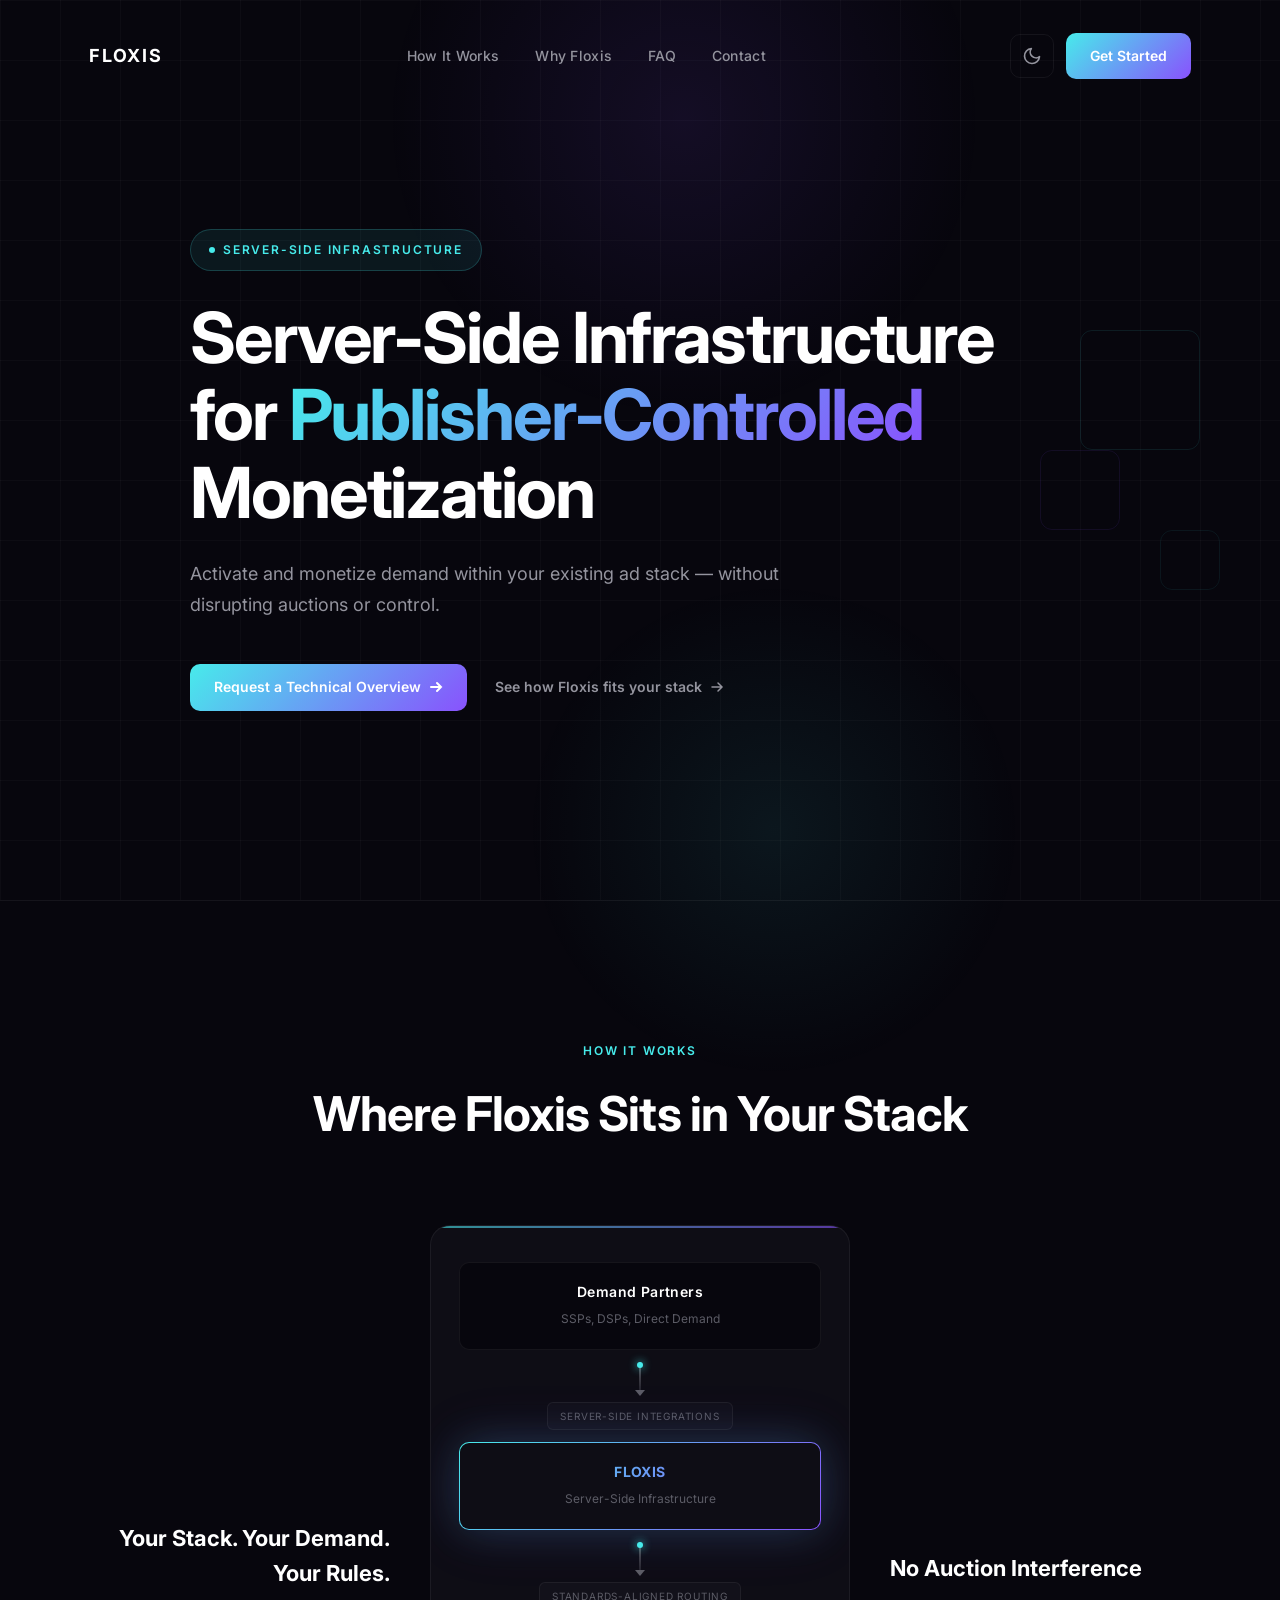
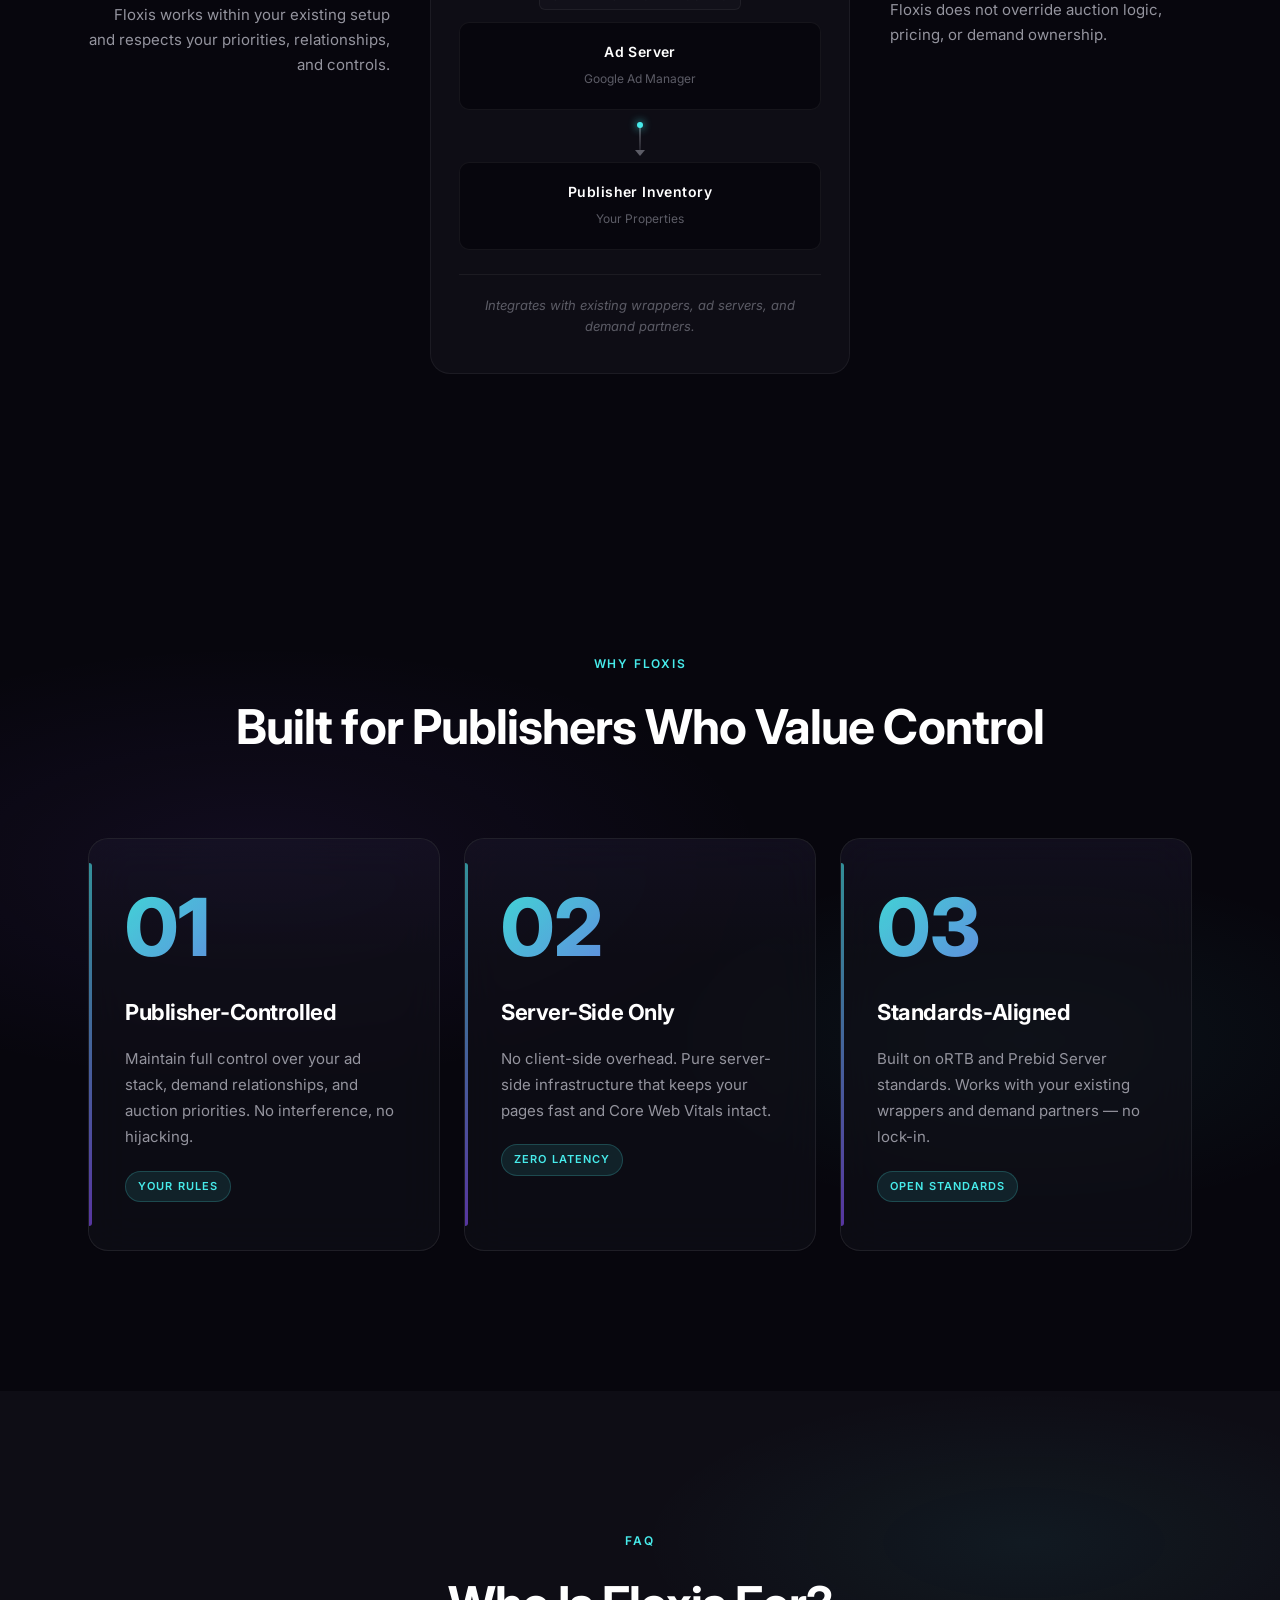
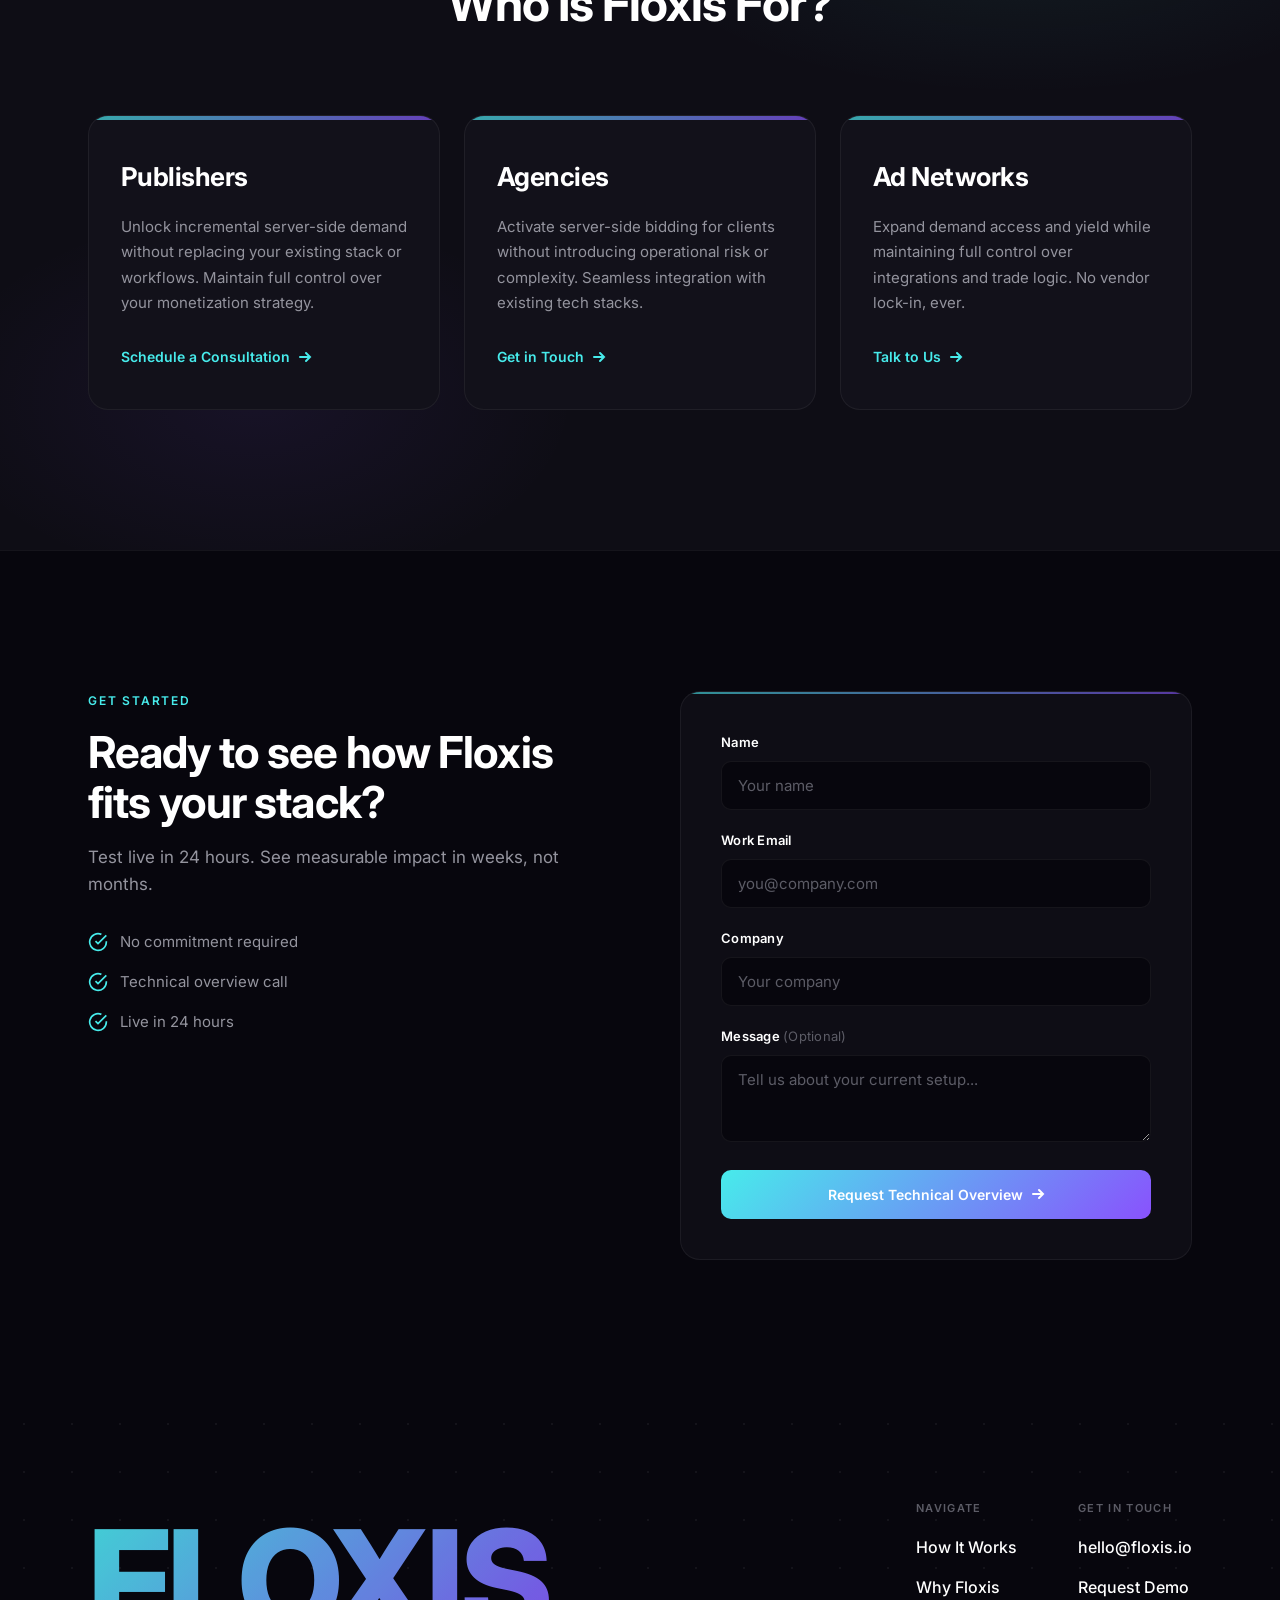
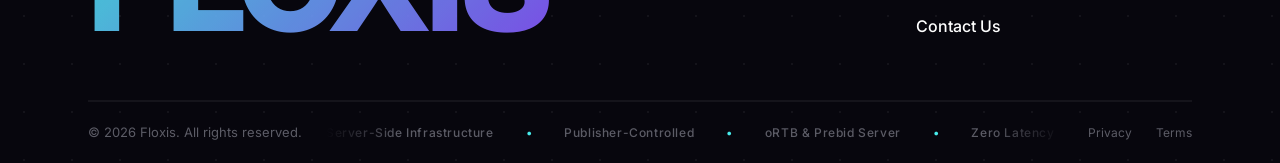
==== commit 898c64a4: "Update landing page with multiple improvements - Redesign Why Floxis section with vibrant gradient c" ====
--- a/floxis-landing-v2.html
+++ b/floxis-landing-v2.html
@@ -181,13 +181,13 @@
         }
 
         nav.scrolled .nav-wrapper {
-            max-width: 900px;
+            max-width: 1000px;
             background: var(--nav-bg);
             backdrop-filter: blur(16px);
             -webkit-backdrop-filter: blur(16px);
             border: 1px solid var(--border);
             border-radius: 12px;
-            padding: 10px 20px;
+            padding: 10px 24px;
         }
 
         /* Theme Toggle */
@@ -1201,70 +1201,319 @@
             padding: 16px 24px;
         }
 
+        /* Who It's For Section */
+        .audience-section {
+            padding: 140px 0;
+            background: var(--bg-elevated);
+            position: relative;
+            overflow: hidden;
+            transition: background 0.5s ease;
+        }
+
+        [data-theme="light"] .audience-section {
+            background: #F8F7F4;
+        }
+
+        .audience-section::before {
+            content: '';
+            position: absolute;
+            inset: 0;
+            background:
+                radial-gradient(ellipse 60% 40% at 80% 20%, rgba(71, 235, 235, 0.06) 0%, transparent 50%),
+                radial-gradient(ellipse 50% 50% at 20% 80%, rgba(137, 82, 253, 0.08) 0%, transparent 50%);
+            pointer-events: none;
+        }
+
+        .audience-grid {
+            display: grid;
+            grid-template-columns: repeat(3, 1fr);
+            gap: 24px;
+            position: relative;
+            z-index: 1;
+        }
+
+        @media (max-width: 900px) {
+            .audience-grid {
+                grid-template-columns: 1fr;
+                gap: 20px;
+            }
+        }
+
+        .audience-card {
+            background: var(--bg-card);
+            border: 1px solid var(--border);
+            border-radius: 20px;
+            padding: 40px 32px;
+            position: relative;
+            overflow: hidden;
+            transition: all 0.5s cubic-bezier(0.19, 1, 0.22, 1);
+        }
+
+        [data-theme="light"] .audience-card {
+            background: #FFFFFF;
+            border-color: rgba(0, 0, 0, 0.08);
+            box-shadow: 0 2px 12px rgba(0, 0, 0, 0.04);
+        }
+
+        /* Gradient top border */
+        .audience-card::before {
+            content: '';
+            position: absolute;
+            top: 0;
+            left: 0;
+            right: 0;
+            height: 4px;
+            background: var(--gradient);
+            opacity: 0.7;
+            transition: opacity 0.4s ease;
+        }
+
+        .audience-card:hover {
+            transform: translateY(-4px);
+            border-color: rgba(137, 82, 253, 0.2);
+            box-shadow: 0 16px 48px rgba(137, 82, 253, 0.12);
+        }
+
+        [data-theme="light"] .audience-card:hover {
+            box-shadow: 0 16px 48px rgba(137, 82, 253, 0.1);
+        }
+
+        .audience-card:hover::before {
+            opacity: 1;
+        }
+
+        .audience-card h4 {
+            font-family: 'Inter', sans-serif;
+            font-size: 26px;
+            font-weight: 700;
+            color: var(--text-primary);
+            margin-bottom: 16px;
+            letter-spacing: -0.02em;
+        }
+
+        .audience-card p {
+            font-size: 15px;
+            color: var(--text-secondary);
+            line-height: 1.7;
+            margin-bottom: 28px;
+        }
+
+        .audience-card .btn-ghost {
+            font-size: 14px;
+            font-weight: 600;
+            color: var(--accent);
+            padding: 0;
+        }
+
+        .audience-card .btn-ghost:hover {
+            color: var(--accent);
+        }
+
         /* Footer */
         footer {
-            padding: 48px 0;
-            border-top: 1px solid var(--border);
-            transition: border-color 0.5s ease;
-        }
-
-        .footer-inner {
+            padding: 100px 0 0 0;
+            background: var(--bg);
+            position: relative;
+            overflow: hidden;
+            transition: background 0.5s ease;
+        }
+
+        /* Subtle cross/plus pattern background */
+        footer::before {
+            content: '';
+            position: absolute;
+            inset: 0;
+            background-image:
+                radial-gradient(circle at center, var(--text-dim) 1px, transparent 1px);
+            background-size: 48px 48px;
+            opacity: 0.15;
+            pointer-events: none;
+        }
+
+        [data-theme="light"] footer::before {
+            opacity: 0.25;
+        }
+
+        .footer-content {
+            position: relative;
+            z-index: 1;
+        }
+
+        .footer-main {
+            display: grid;
+            grid-template-columns: 1fr auto;
+            gap: 80px;
+            align-items: end;
+            padding-bottom: 60px;
+            border-bottom: 1px solid var(--border);
+        }
+
+        @media (max-width: 900px) {
+            .footer-main {
+                grid-template-columns: 1fr;
+                gap: 48px;
+            }
+        }
+
+        .footer-grid {
+            display: grid;
+            grid-template-columns: repeat(2, 1fr);
+            gap: 48px;
+        }
+
+        @media (max-width: 768px) {
+            .footer-grid {
+                grid-template-columns: 1fr;
+                gap: 36px;
+            }
+        }
+
+        .footer-col {
             display: flex;
-            align-items: center;
-            justify-content: space-between;
-        }
-
-        @media (max-width: 768px) {
-            .footer-inner {
-                flex-direction: column;
-                gap: 24px;
-                text-align: center;
-            }
-        }
-
-        .footer-logo {
-            font-family: 'Inter', sans-serif;
-            font-size: 14px;
-            font-weight: 700;
-            letter-spacing: 0.1em;
+            flex-direction: column;
+            gap: 14px;
+        }
+
+        .footer-col-label {
+            font-size: 11px;
+            font-weight: 600;
+            letter-spacing: 0.12em;
+            text-transform: uppercase;
+            color: var(--text-dim);
+            margin-bottom: 4px;
+        }
+
+        .footer-col a {
+            font-size: 16px;
+            font-weight: 500;
             color: var(--text-primary);
-        }
-
-        .footer-links {
-            display: flex;
-            gap: 32px;
-        }
-
-        .footer-links a {
-            font-size: 14px;
-            color: var(--text-dim);
             text-decoration: none;
-            transition: color 0.3s ease;
-            position: relative;
-        }
-
-        .footer-links a::after {
+            transition: all 0.3s ease;
+            position: relative;
+            width: fit-content;
+        }
+
+        .footer-col a::after {
             content: '';
             position: absolute;
             bottom: -2px;
             left: 0;
             width: 0;
             height: 1px;
+            background: var(--accent);
+            transition: width 0.3s ease;
+        }
+
+        .footer-col a:hover {
+            color: var(--accent);
+        }
+
+        .footer-col a:hover::after {
+            width: 100%;
+        }
+
+        /* Large logo section */
+        .footer-brand {
+            position: relative;
+        }
+
+        .footer-logo-large {
+            font-family: 'Inter', sans-serif;
+            font-size: clamp(64px, 12vw, 140px);
+            font-weight: 800;
+            letter-spacing: -0.03em;
+            line-height: 0.85;
             background: var(--gradient);
-            transition: width 0.3s ease;
-        }
-
-        .footer-links a:hover {
-            color: var(--text-primary);
-        }
-
-        .footer-links a:hover::after {
-            width: 100%;
+            -webkit-background-clip: text;
+            -webkit-text-fill-color: transparent;
+            background-clip: text;
+            opacity: 0.9;
+            user-select: none;
+        }
+
+        [data-theme="light"] .footer-logo-large {
+            background: linear-gradient(135deg, #8952FD 0%, #47EBEB 100%);
+            -webkit-background-clip: text;
+            -webkit-text-fill-color: transparent;
+            background-clip: text;
+        }
+
+        @media (max-width: 900px) {
+            .footer-brand {
+                order: -1;
+            }
+        }
+
+        /* Bottom bar with ticker */
+        .footer-bottom {
+            border-top: 1px solid var(--border);
+            padding: 20px 0;
+            display: flex;
+            align-items: center;
+            justify-content: space-between;
+            gap: 24px;
+        }
+
+        @media (max-width: 768px) {
+            .footer-bottom {
+                flex-direction: column;
+                text-align: center;
+            }
         }
 
         .footer-copy {
             font-size: 13px;
             color: var(--text-dim);
+        }
+
+        .footer-ticker {
+            flex: 1;
+            overflow: hidden;
+            mask-image: linear-gradient(90deg, transparent, black 10%, black 90%, transparent);
+            -webkit-mask-image: linear-gradient(90deg, transparent, black 10%, black 90%, transparent);
+        }
+
+        .footer-ticker-inner {
+            display: flex;
+            gap: 32px;
+            animation: ticker 30s linear infinite;
+            white-space: nowrap;
+        }
+
+        .footer-ticker-inner span {
+            font-size: 12px;
+            font-weight: 500;
+            letter-spacing: 0.05em;
+            color: var(--text-dim);
+            display: flex;
+            align-items: center;
+            gap: 32px;
+        }
+
+        .footer-ticker-inner span::after {
+            content: '•';
+            color: var(--accent);
+        }
+
+        @keyframes ticker {
+            0% { transform: translateX(0); }
+            100% { transform: translateX(-50%); }
+        }
+
+        .footer-legal {
+            display: flex;
+            gap: 24px;
+        }
+
+        .footer-legal a {
+            font-size: 12px;
+            color: var(--text-dim);
+            text-decoration: none;
+            transition: color 0.3s ease;
+        }
+
+        .footer-legal a:hover {
+            color: var(--text-primary);
         }
 
         /* Mobile nav */
@@ -1326,6 +1575,7 @@
                     <ul class="nav-links">
                         <li><a href="#stack">How It Works</a></li>
                         <li><a href="#values">Why Floxis</a></li>
+                        <li><a href="#faq">FAQ</a></li>
                         <li><a href="#cta">Contact</a></li>
                     </ul>
                     <div class="nav-actions">
@@ -1481,6 +1731,48 @@
         </div>
     </section>
 
+    <!-- FAQ Section -->
+    <section class="audience-section" id="faq">
+        <div class="container">
+            <div class="section-header fade-in">
+                <p class="section-label">FAQ</p>
+                <h2 class="section-title">Who Is Floxis For?</h2>
+            </div>
+            <div class="audience-grid">
+                <div class="audience-card fade-in">
+                    <h4>Publishers</h4>
+                    <p>Unlock incremental server-side demand without replacing your existing stack or workflows. Maintain full control over your monetization strategy.</p>
+                    <a href="#cta" class="btn btn-ghost">
+                        <span>Schedule a Consultation</span>
+                        <svg width="14" height="14" viewBox="0 0 14 14" fill="none" stroke="currentColor" stroke-width="2" stroke-linecap="round">
+                            <path d="M2 7h10M8 3l4 4-4 4"/>
+                        </svg>
+                    </a>
+                </div>
+                <div class="audience-card fade-in">
+                    <h4>Agencies</h4>
+                    <p>Activate server-side bidding for clients without introducing operational risk or complexity. Seamless integration with existing tech stacks.</p>
+                    <a href="#cta" class="btn btn-ghost">
+                        <span>Get in Touch</span>
+                        <svg width="14" height="14" viewBox="0 0 14 14" fill="none" stroke="currentColor" stroke-width="2" stroke-linecap="round">
+                            <path d="M2 7h10M8 3l4 4-4 4"/>
+                        </svg>
+                    </a>
+                </div>
+                <div class="audience-card fade-in">
+                    <h4>Ad Networks</h4>
+                    <p>Expand demand access and yield while maintaining full control over integrations and trade logic. No vendor lock-in, ever.</p>
+                    <a href="#cta" class="btn btn-ghost">
+                        <span>Talk to Us</span>
+                        <svg width="14" height="14" viewBox="0 0 14 14" fill="none" stroke="currentColor" stroke-width="2" stroke-linecap="round">
+                            <path d="M2 7h10M8 3l4 4-4 4"/>
+                        </svg>
+                    </a>
+                </div>
+            </div>
+        </div>
+    </section>
+
     <!-- CTA & Contact Section -->
     <section class="cta-section" id="cta">
         <div class="container">
@@ -1550,15 +1842,52 @@
     <!-- Footer -->
     <footer>
         <div class="container">
-            <div class="footer-inner">
-                <span class="footer-logo">FLOXIS</span>
-                <div class="footer-links">
-                    <a href="#stack">How It Works</a>
-                    <a href="#">About</a>
-                    <a href="#cta">Contact</a>
-                    <a href="#">Privacy</a>
+            <div class="footer-content">
+                <!-- Logo + Links side by side -->
+                <div class="footer-main">
+                    <!-- Large brand logo on left -->
+                    <div class="footer-brand">
+                        <span class="footer-logo-large">FLOXIS</span>
+                    </div>
+
+                    <!-- Three column links on right -->
+                    <div class="footer-grid">
+                        <div class="footer-col">
+                            <span class="footer-col-label">Navigate</span>
+                            <a href="#stack">How It Works</a>
+                            <a href="#values">Why Floxis</a>
+                            <a href="#cta">Contact Us</a>
+                        </div>
+                        <div class="footer-col">
+                            <span class="footer-col-label">Get In Touch</span>
+                            <a href="mailto:hello@floxis.io">hello@floxis.io</a>
+                            <a href="#cta">Request Demo</a>
+                        </div>
+                    </div>
                 </div>
-                <p class="footer-copy">© 2025 Floxis</p>
+
+                <!-- Bottom bar -->
+                <div class="footer-bottom">
+                    <p class="footer-copy">© 2026 Floxis. All rights reserved.</p>
+                    <div class="footer-ticker">
+                        <div class="footer-ticker-inner">
+                            <span>Server-Side Infrastructure</span>
+                            <span>Publisher-Controlled</span>
+                            <span>oRTB & Prebid Server</span>
+                            <span>Zero Latency</span>
+                            <span>No Lock-In</span>
+                            <span>Server-Side Infrastructure</span>
+                            <span>Publisher-Controlled</span>
+                            <span>oRTB & Prebid Server</span>
+                            <span>Zero Latency</span>
+                            <span>No Lock-In</span>
+                        </div>
+                    </div>
+                    <div class="footer-legal">
+                        <a href="#">Privacy</a>
+                        <a href="#">Terms</a>
+                    </div>
+                </div>
             </div>
         </div>
     </footer>
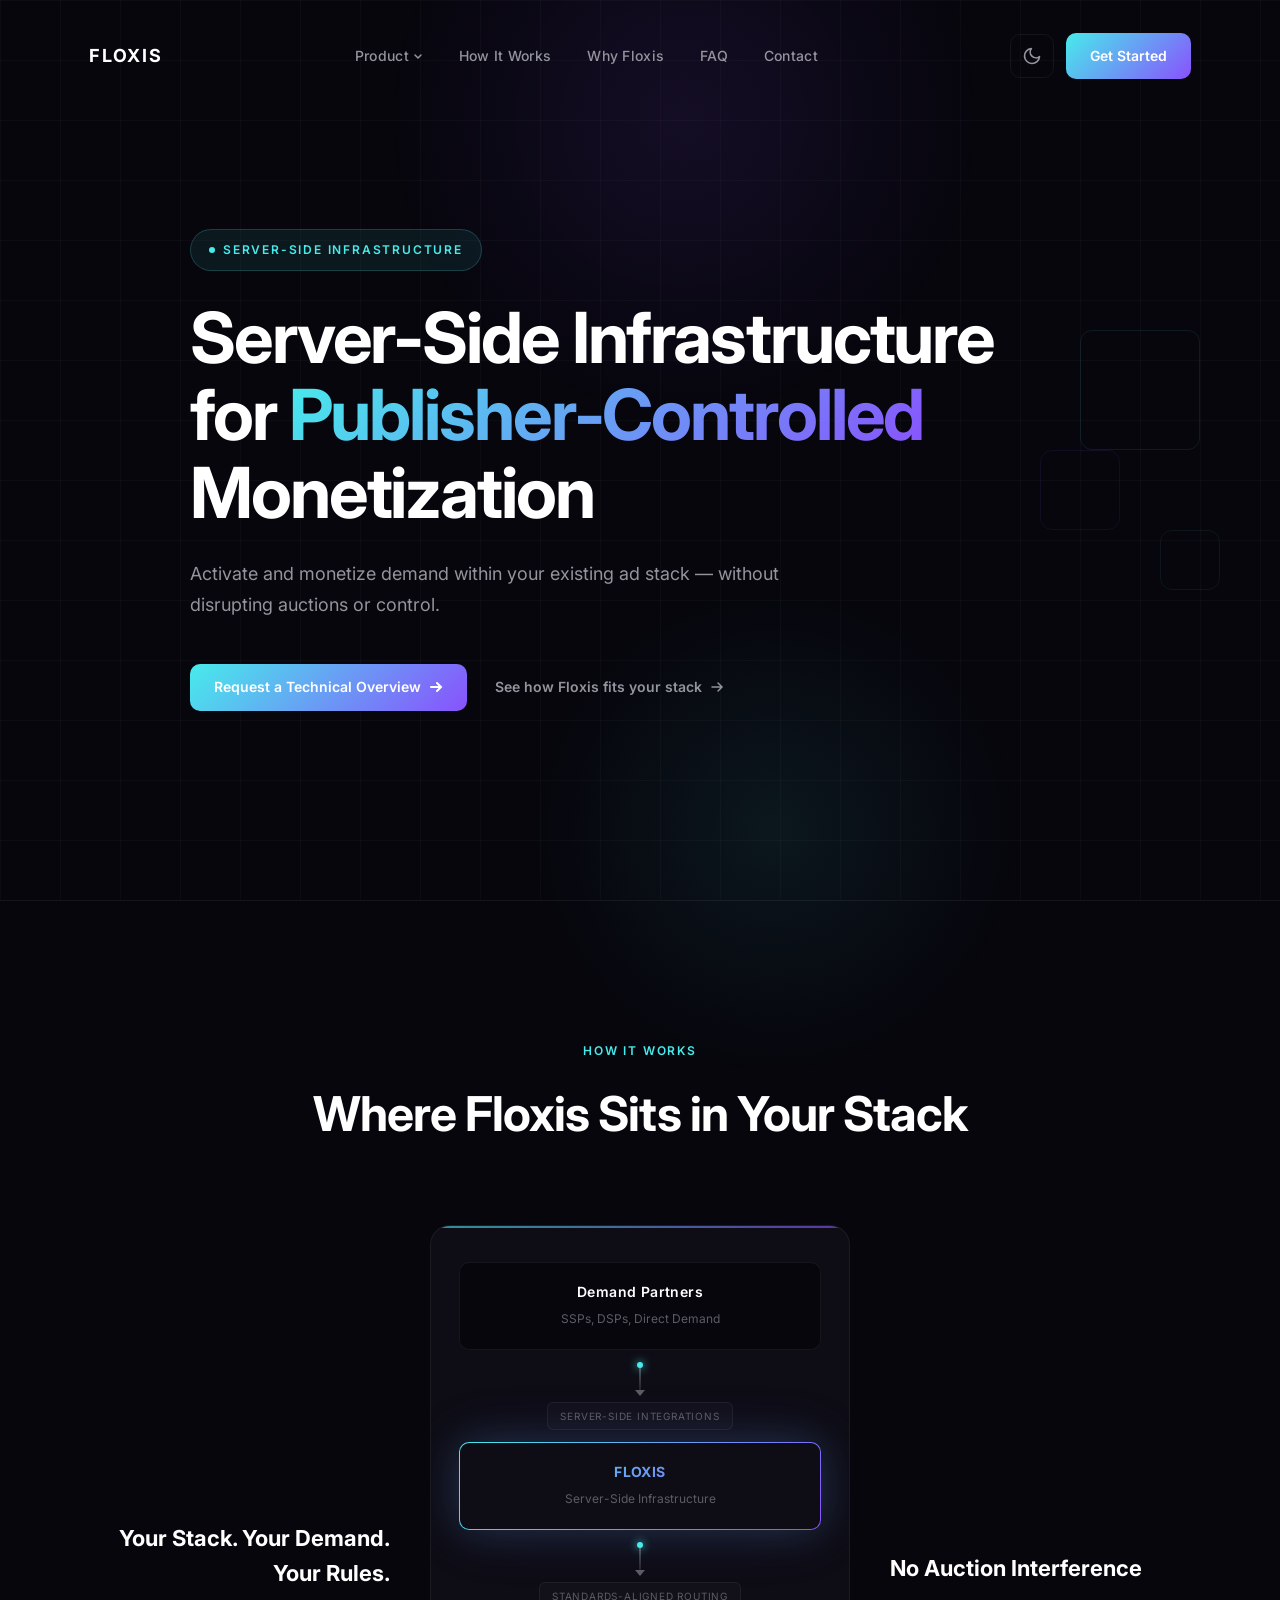
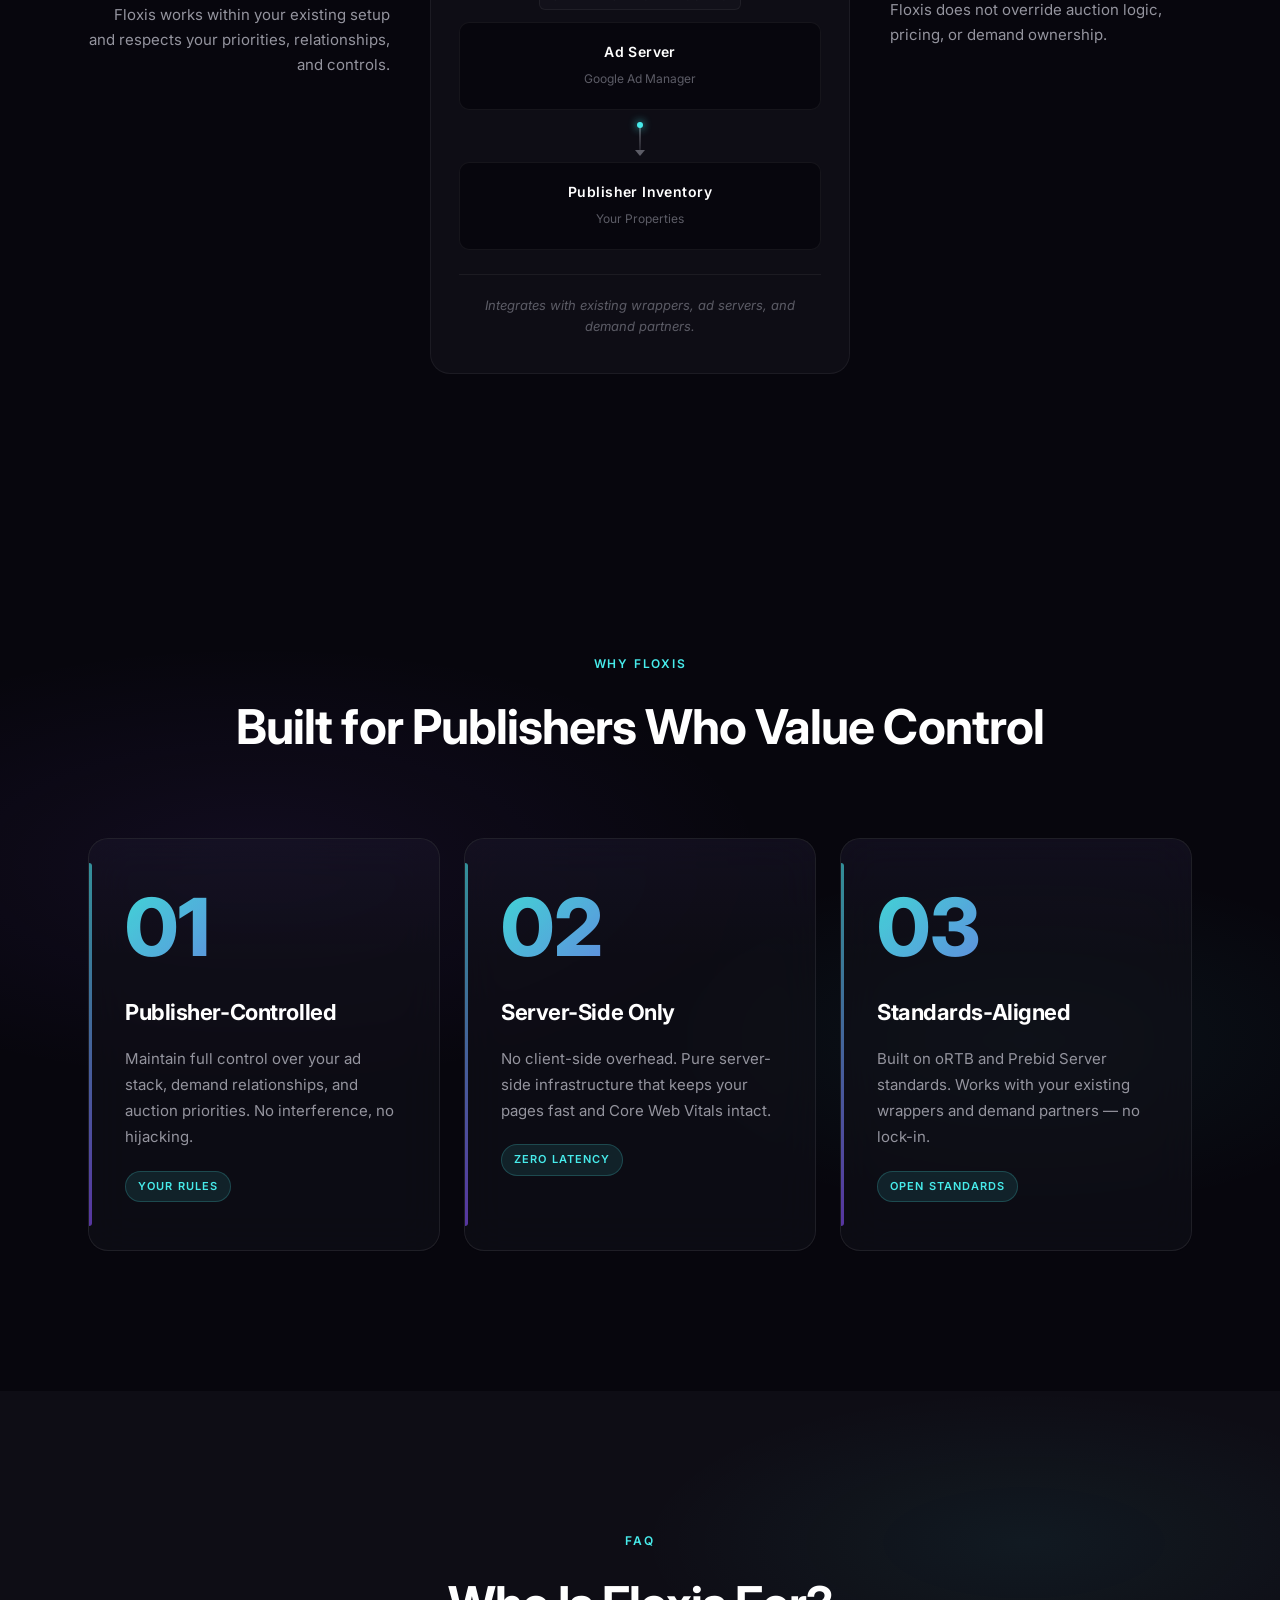
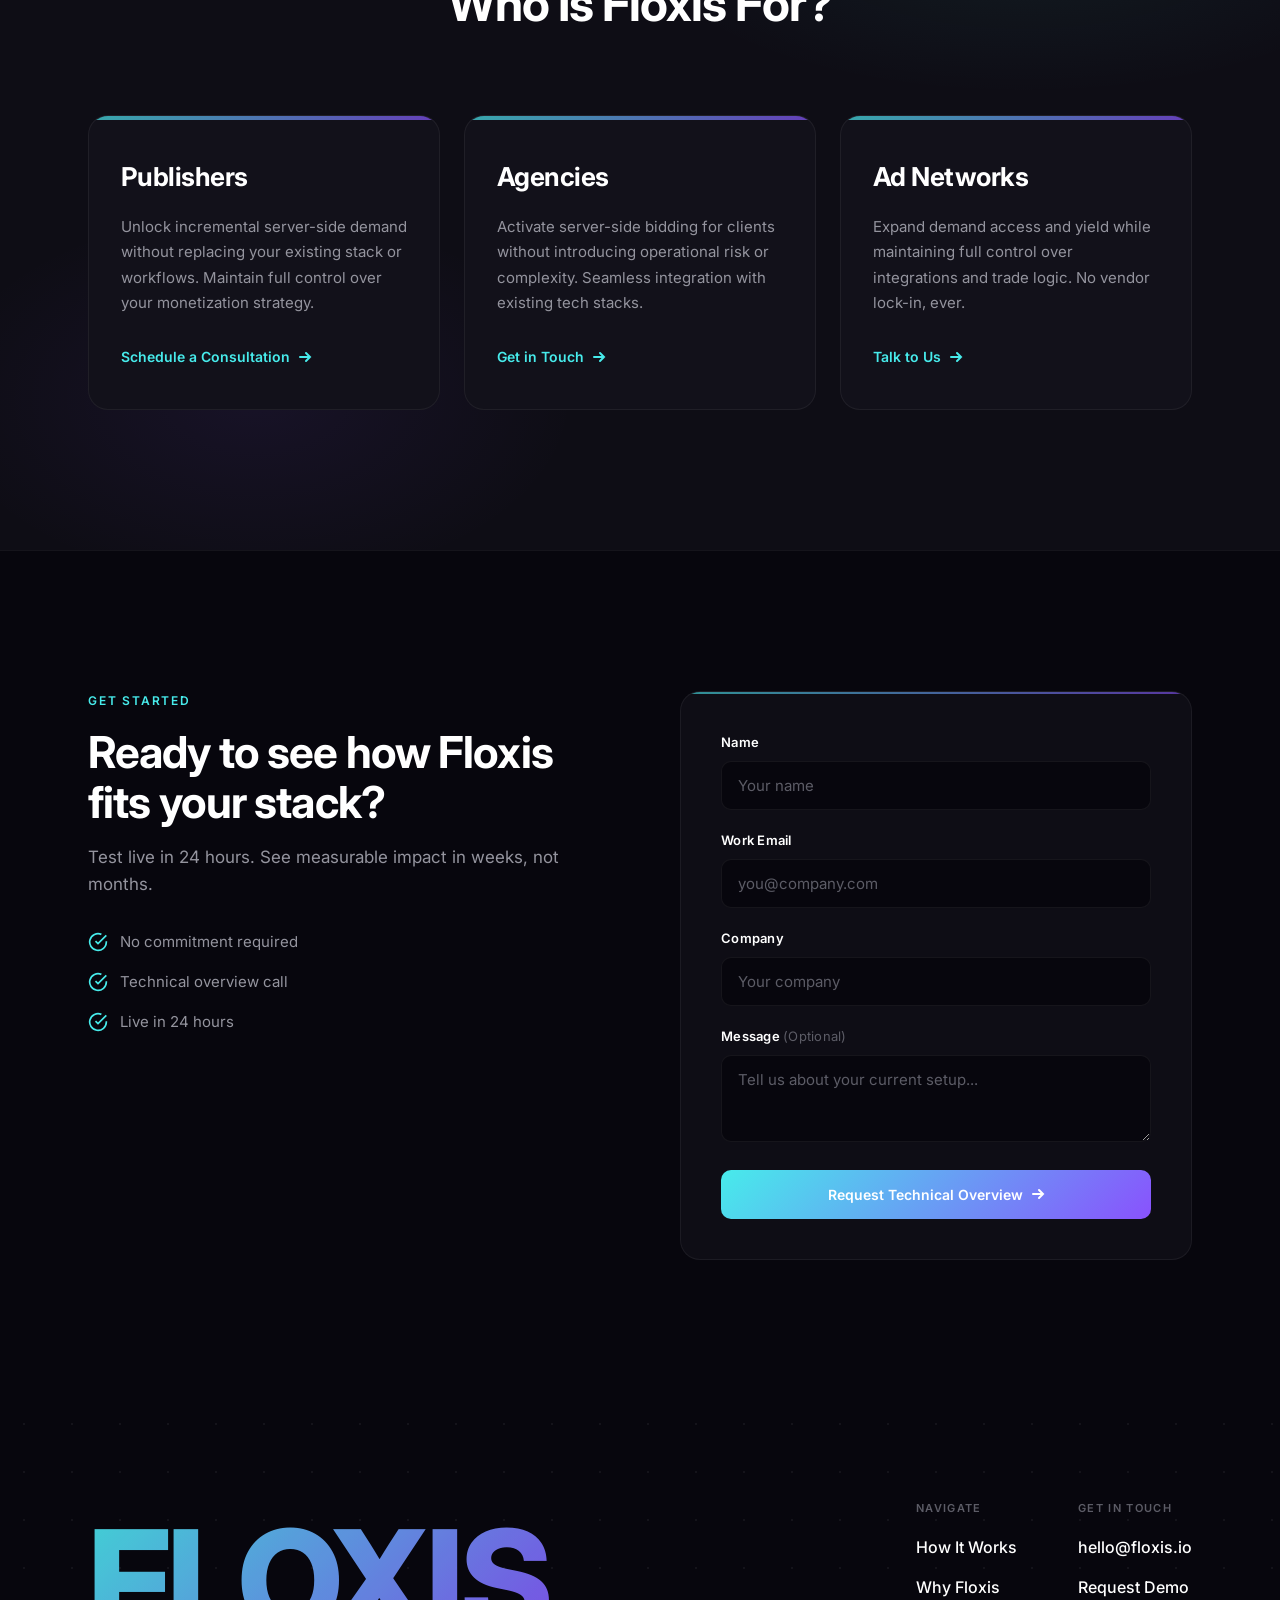
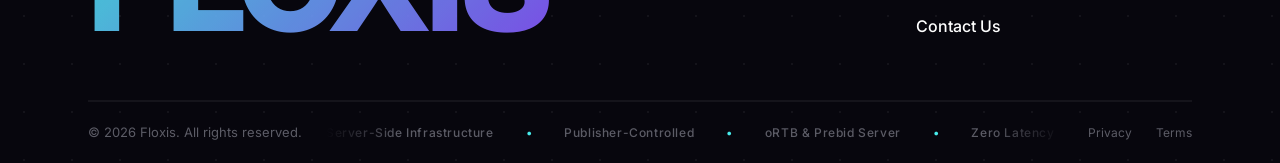
==== commit 1cb9355a: "Redesign product pages: dropdown nav fix, trim redundant text, 2-col card grids - Restore dropdown n" ====
--- a/floxis-landing-v2.html
+++ b/floxis-landing-v2.html
@@ -328,6 +328,82 @@
             transform-origin: left;
         }
 
+        /* Nav Dropdown */
+        .nav-dropdown {
+            position: relative;
+        }
+
+        .nav-dropdown > a {
+            display: inline-flex;
+            align-items: center;
+            gap: 4px;
+        }
+
+        .nav-dropdown > a .dropdown-arrow {
+            width: 10px;
+            height: 10px;
+            transition: transform 0.3s ease;
+        }
+
+        .nav-dropdown:hover > a .dropdown-arrow {
+            transform: rotate(180deg);
+        }
+
+        .nav-dropdown-menu {
+            position: absolute;
+            top: calc(100% + 8px);
+            left: 50%;
+            transform: translateX(-50%);
+            min-width: 240px;
+            background: var(--bg-elevated);
+            border: 1px solid var(--border);
+            border-radius: 12px;
+            padding: 8px;
+            opacity: 0;
+            visibility: hidden;
+            transition: opacity 0.2s ease, visibility 0.2s ease, transform 0.2s ease;
+            transform: translateX(-50%) translateY(4px);
+            z-index: 200;
+            backdrop-filter: blur(16px);
+            -webkit-backdrop-filter: blur(16px);
+        }
+
+        [data-theme="light"] .nav-dropdown-menu {
+            background: rgba(255, 255, 255, 0.95);
+            box-shadow: 0 8px 32px rgba(0, 0, 0, 0.1);
+        }
+
+        .nav-dropdown:hover .nav-dropdown-menu {
+            opacity: 1;
+            visibility: visible;
+            transform: translateX(-50%) translateY(0);
+        }
+
+        .nav-dropdown-menu a {
+            display: block;
+            padding: 10px 14px;
+            font-size: 13px;
+            font-weight: 500;
+            color: var(--text-secondary);
+            text-decoration: none;
+            border-radius: 8px;
+            transition: all 0.2s ease;
+            white-space: nowrap;
+        }
+
+        .nav-dropdown-menu a::after {
+            display: none;
+        }
+
+        .nav-dropdown-menu a:hover {
+            color: var(--text-primary);
+            background: rgba(71, 235, 235, 0.08);
+        }
+
+        [data-theme="light"] .nav-dropdown-menu a:hover {
+            background: rgba(137, 82, 253, 0.08);
+        }
+
         .btn {
             display: inline-flex;
             align-items: center;
@@ -435,12 +511,26 @@
             border-radius: 100px;
             opacity: 0;
             animation: fadeUp 0.7s cubic-bezier(0.19, 1, 0.22, 1) forwards;
-            transition: color 0.5s ease, background 0.5s ease, border-color 0.5s ease;
+            transition: all 0.4s cubic-bezier(0.19, 1, 0.22, 1);
+            cursor: default;
+        }
+
+        .hero-label:hover {
+            background: rgba(71, 235, 235, 0.15);
+            border-color: rgba(71, 235, 235, 0.4);
+            transform: translateY(-2px);
+            box-shadow: 0 8px 24px rgba(71, 235, 235, 0.2);
         }
 
         [data-theme="light"] .hero-label {
             background: rgba(137, 82, 253, 0.08);
             border-color: rgba(137, 82, 253, 0.2);
+        }
+
+        [data-theme="light"] .hero-label:hover {
+            background: rgba(137, 82, 253, 0.15);
+            border-color: rgba(137, 82, 253, 0.4);
+            box-shadow: 0 8px 24px rgba(137, 82, 253, 0.2);
         }
 
         .hero-label::before {
@@ -1573,6 +1663,14 @@
                 <div class="nav-inner">
                     <a href="#" class="logo">FLOXIS</a>
                     <ul class="nav-links">
+                        <li class="nav-dropdown">
+                            <a href="products.html">Product <svg class="dropdown-arrow" viewBox="0 0 10 10" fill="none" stroke="currentColor" stroke-width="1.5" stroke-linecap="round"><path d="M2 4l3 3 3-3"/></svg></a>
+                            <div class="nav-dropdown-menu">
+                                <a href="product-ortb.html">oRTB Infrastructure</a>
+                                <a href="product-prebidjs.html">Prebid.js Infrastructure</a>
+                                <a href="product-prebid-server.html">Prebid Server Infrastructure</a>
+                            </div>
+                        </li>
                         <li><a href="#stack">How It Works</a></li>
                         <li><a href="#values">Why Floxis</a></li>
                         <li><a href="#faq">FAQ</a></li>
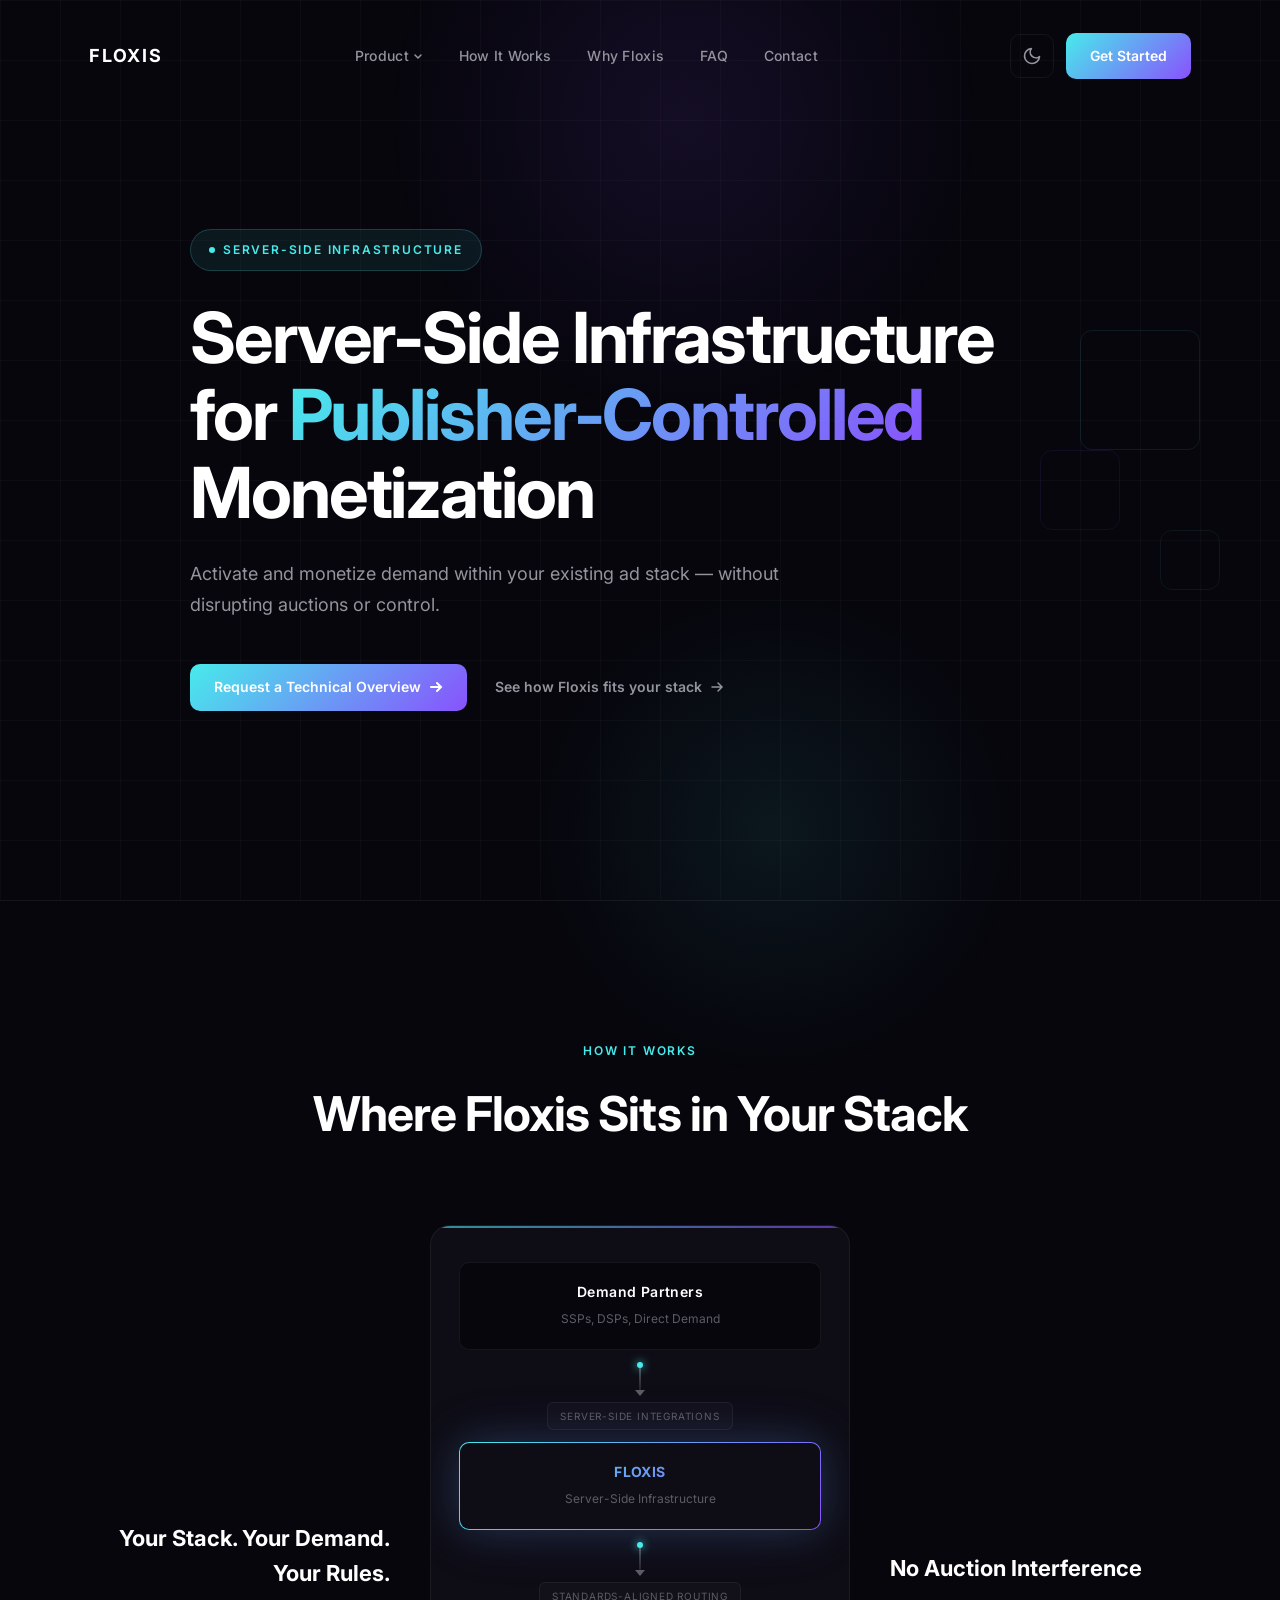
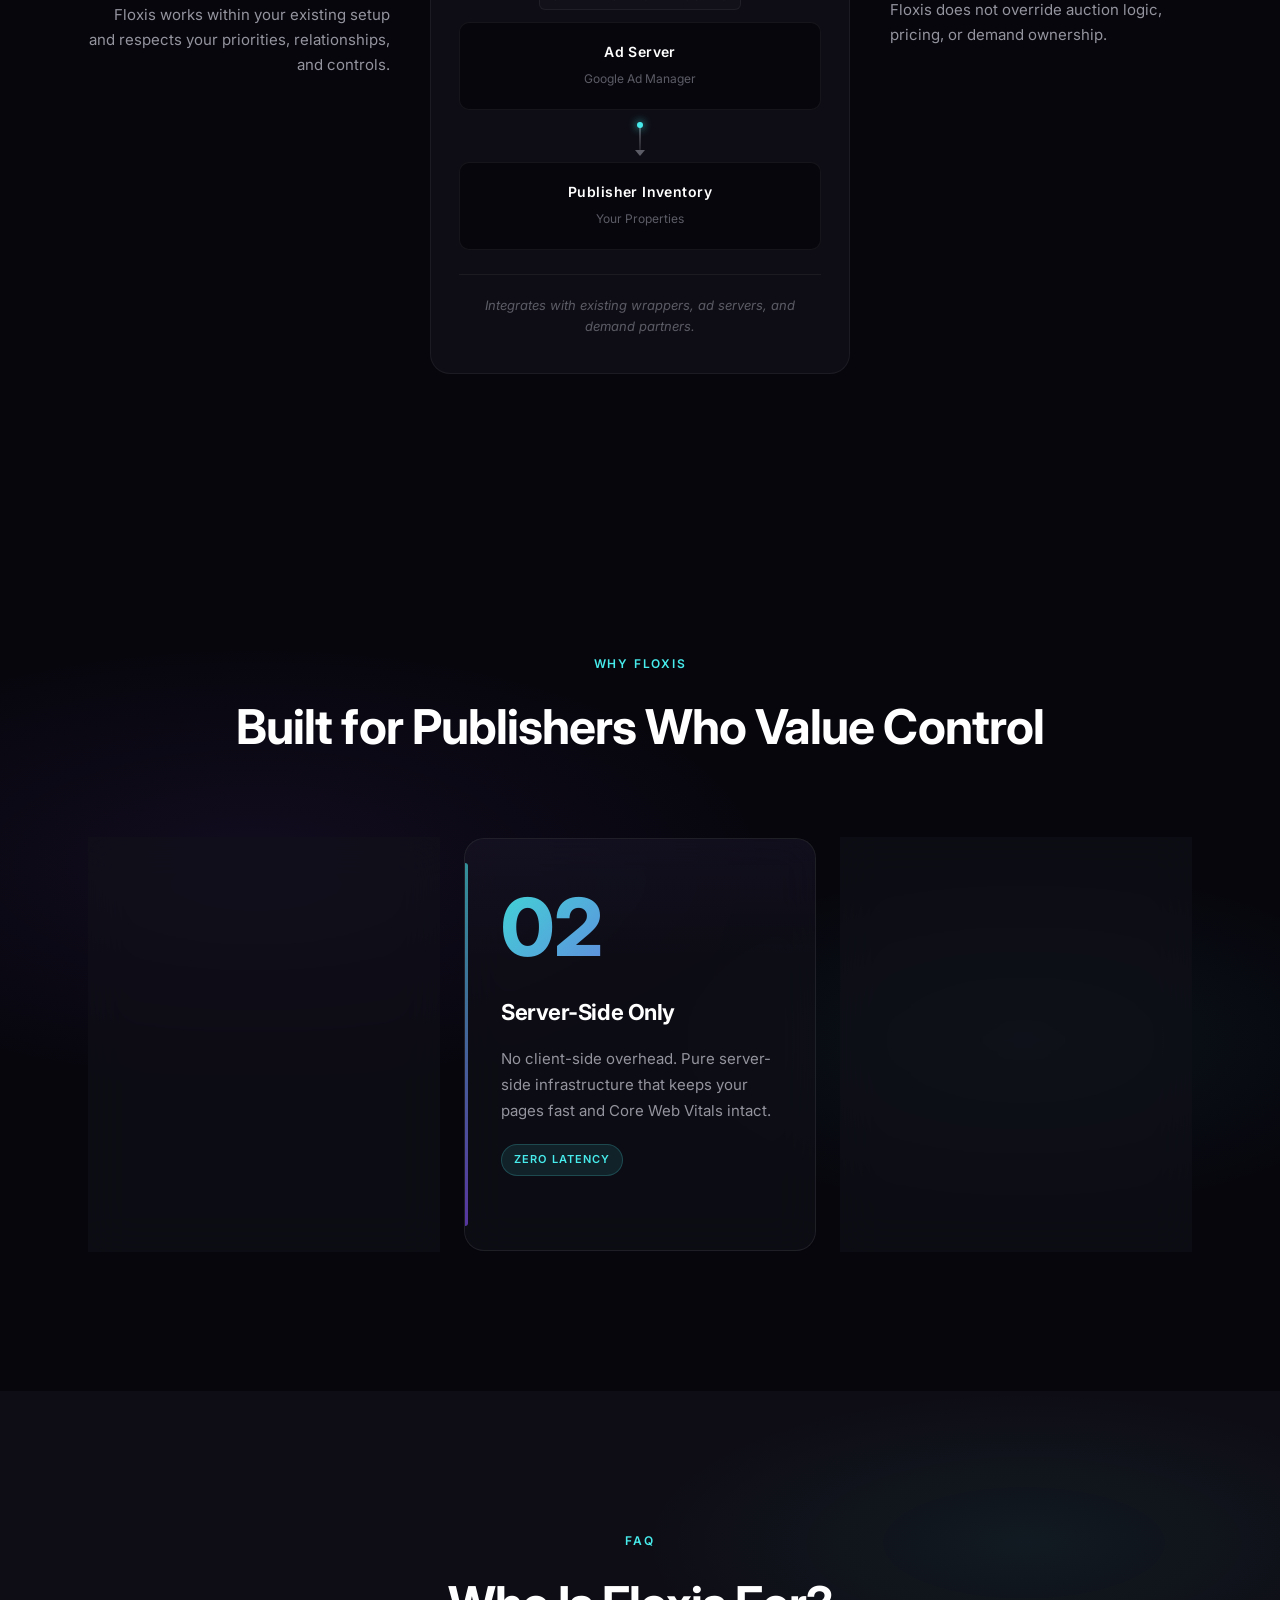
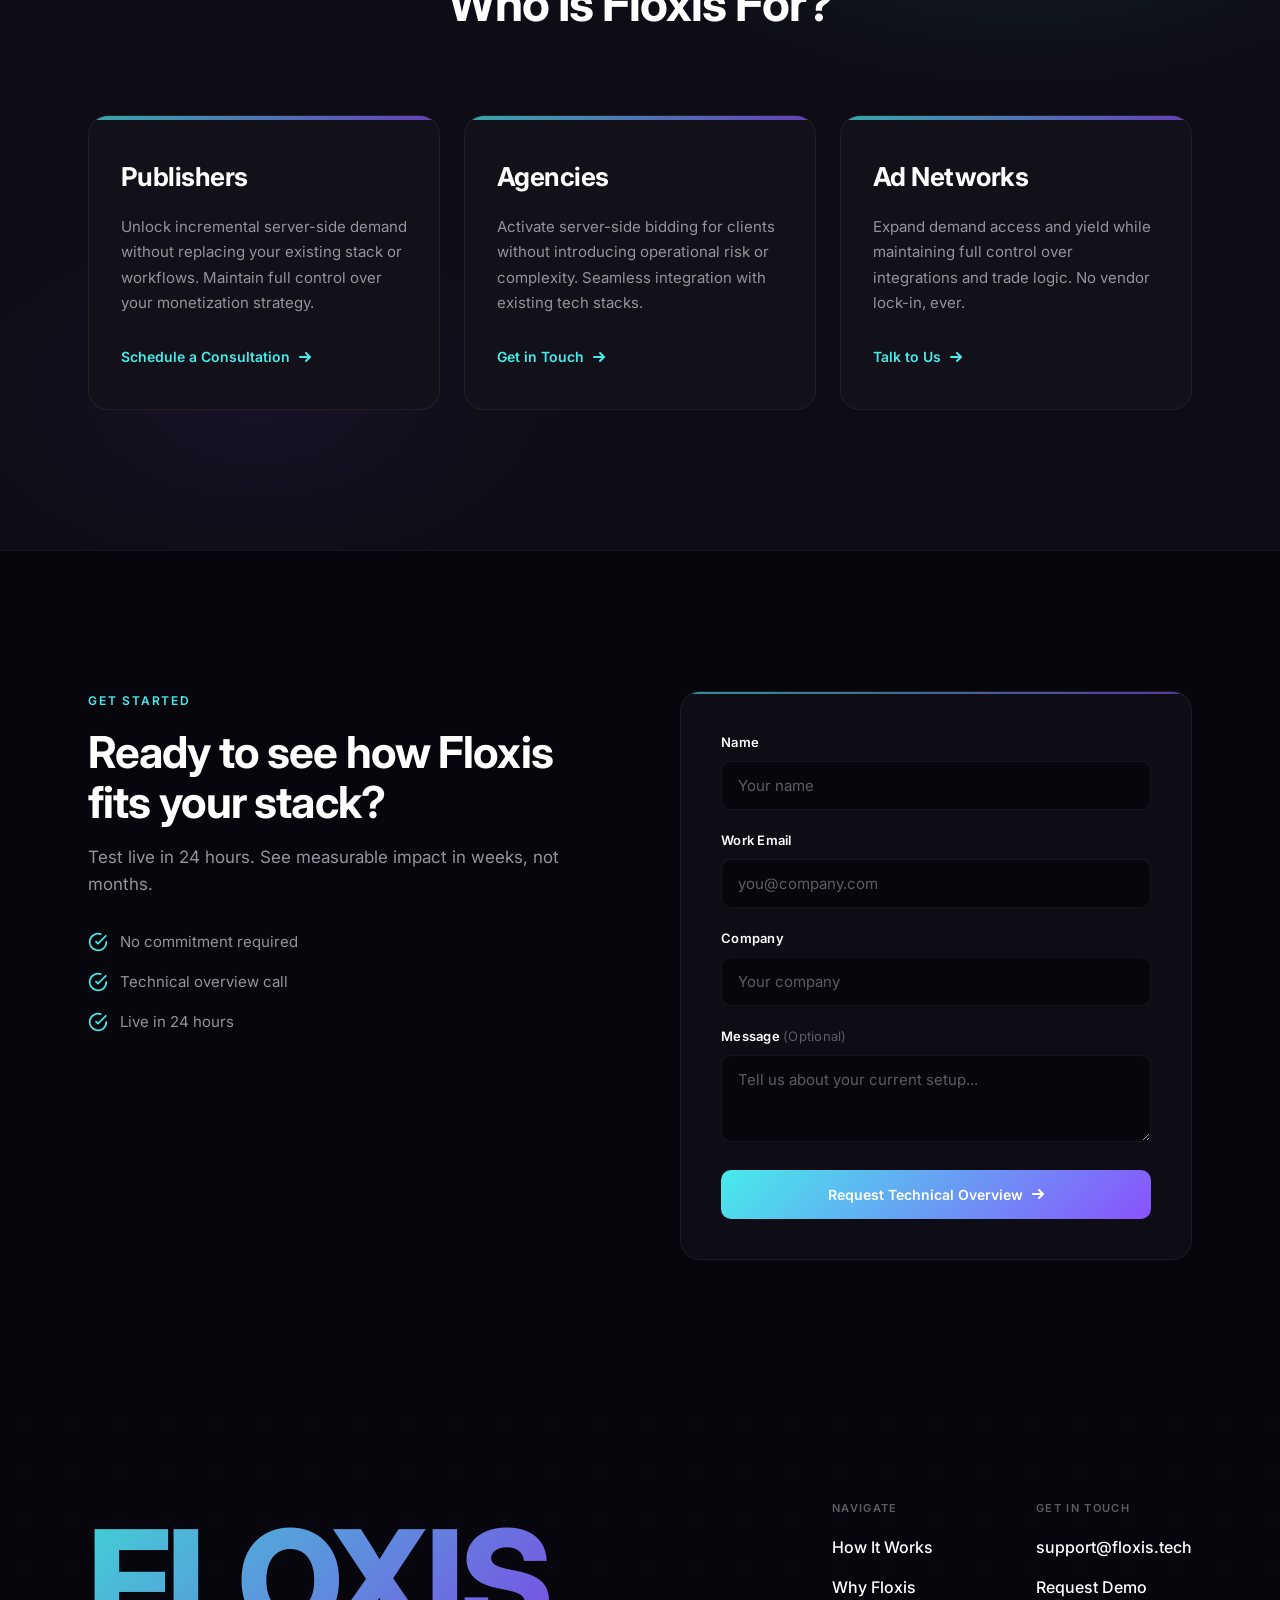
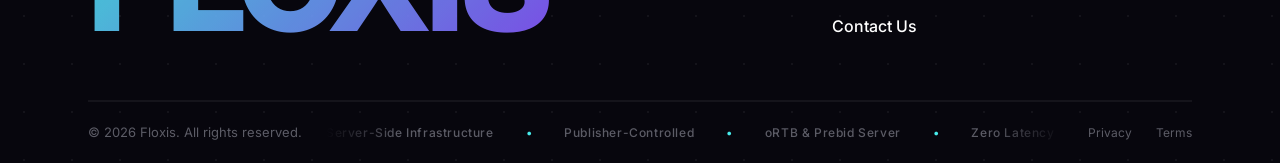
==== commit 885a0c72: "Update floxis-landing-v2.html" ====
--- a/floxis-landing-v2.html
+++ b/floxis-landing-v2.html
@@ -1958,7 +1958,7 @@
                         </div>
                         <div class="footer-col">
                             <span class="footer-col-label">Get In Touch</span>
-                            <a href="mailto:hello@floxis.io">hello@floxis.io</a>
+                            <a href="mailto:support@floxis.tech">support@floxis.tech</a>
                             <a href="#cta">Request Demo</a>
                         </div>
                     </div>
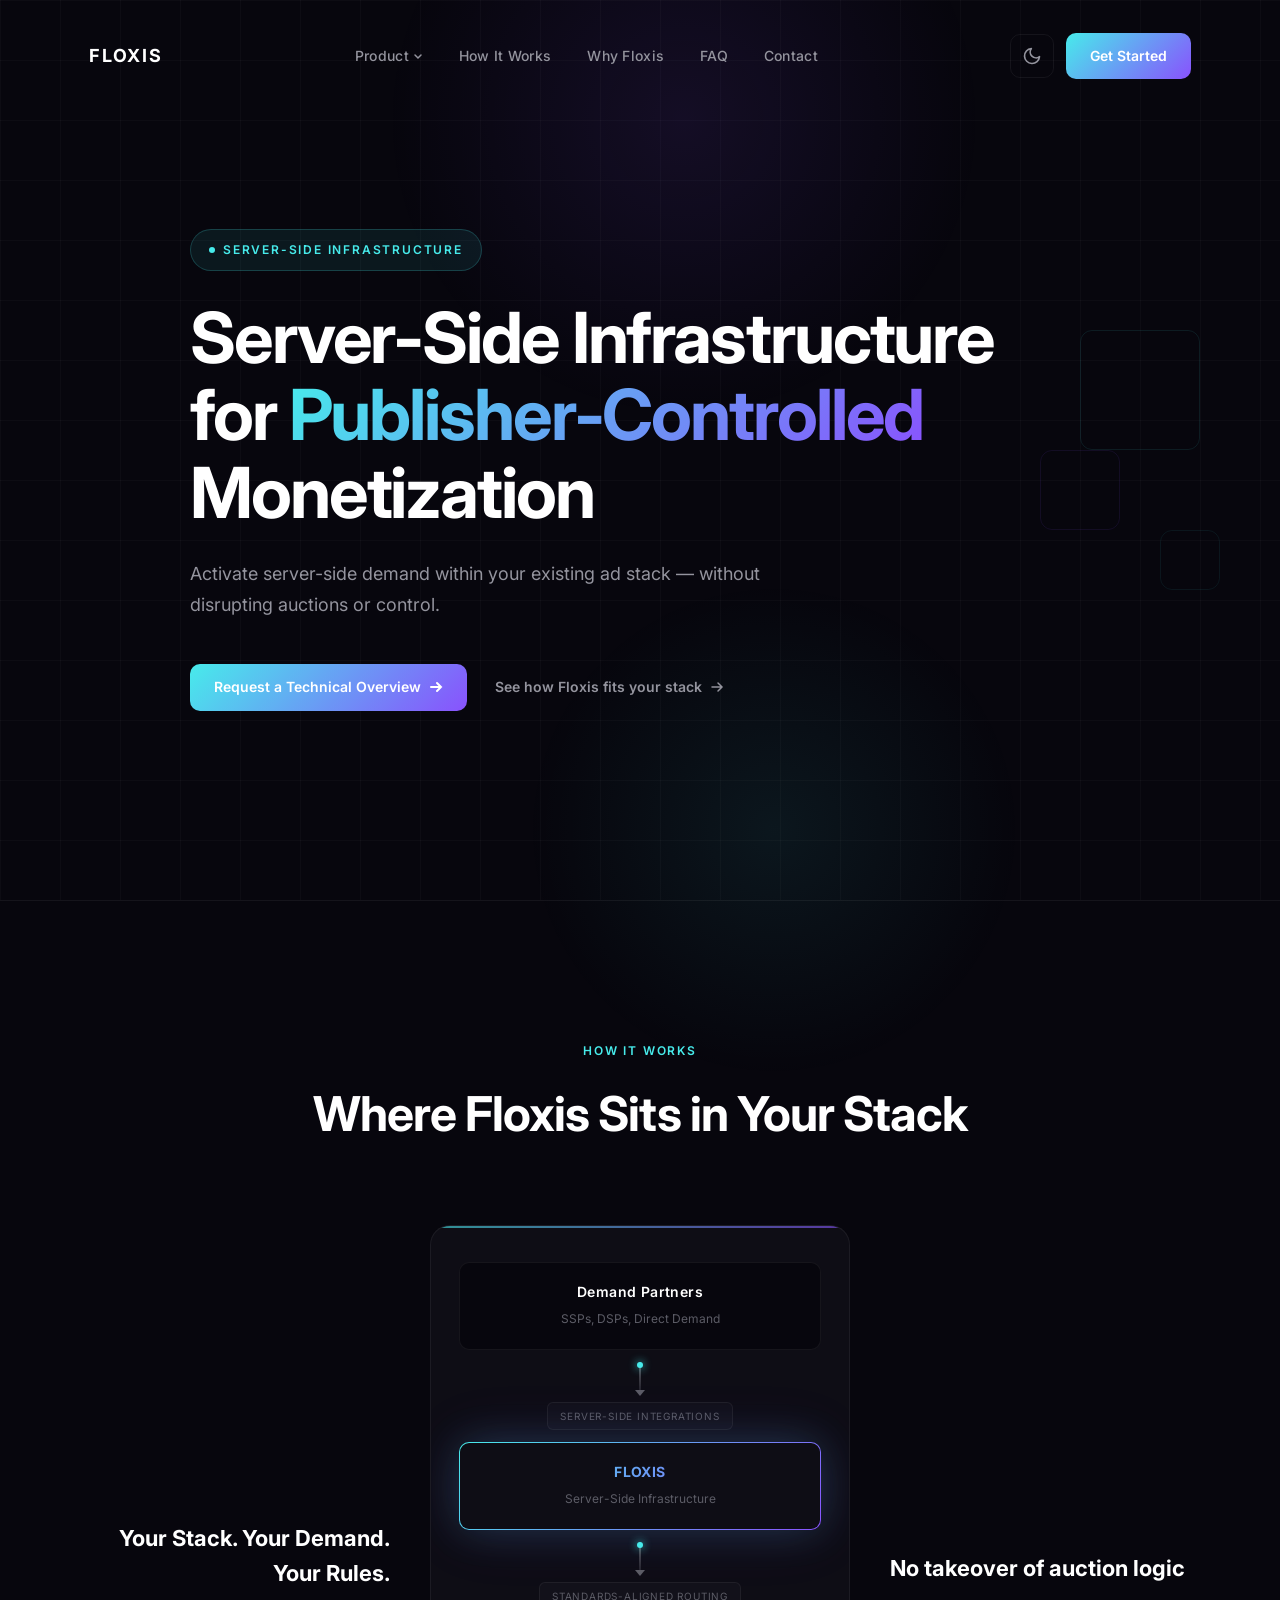
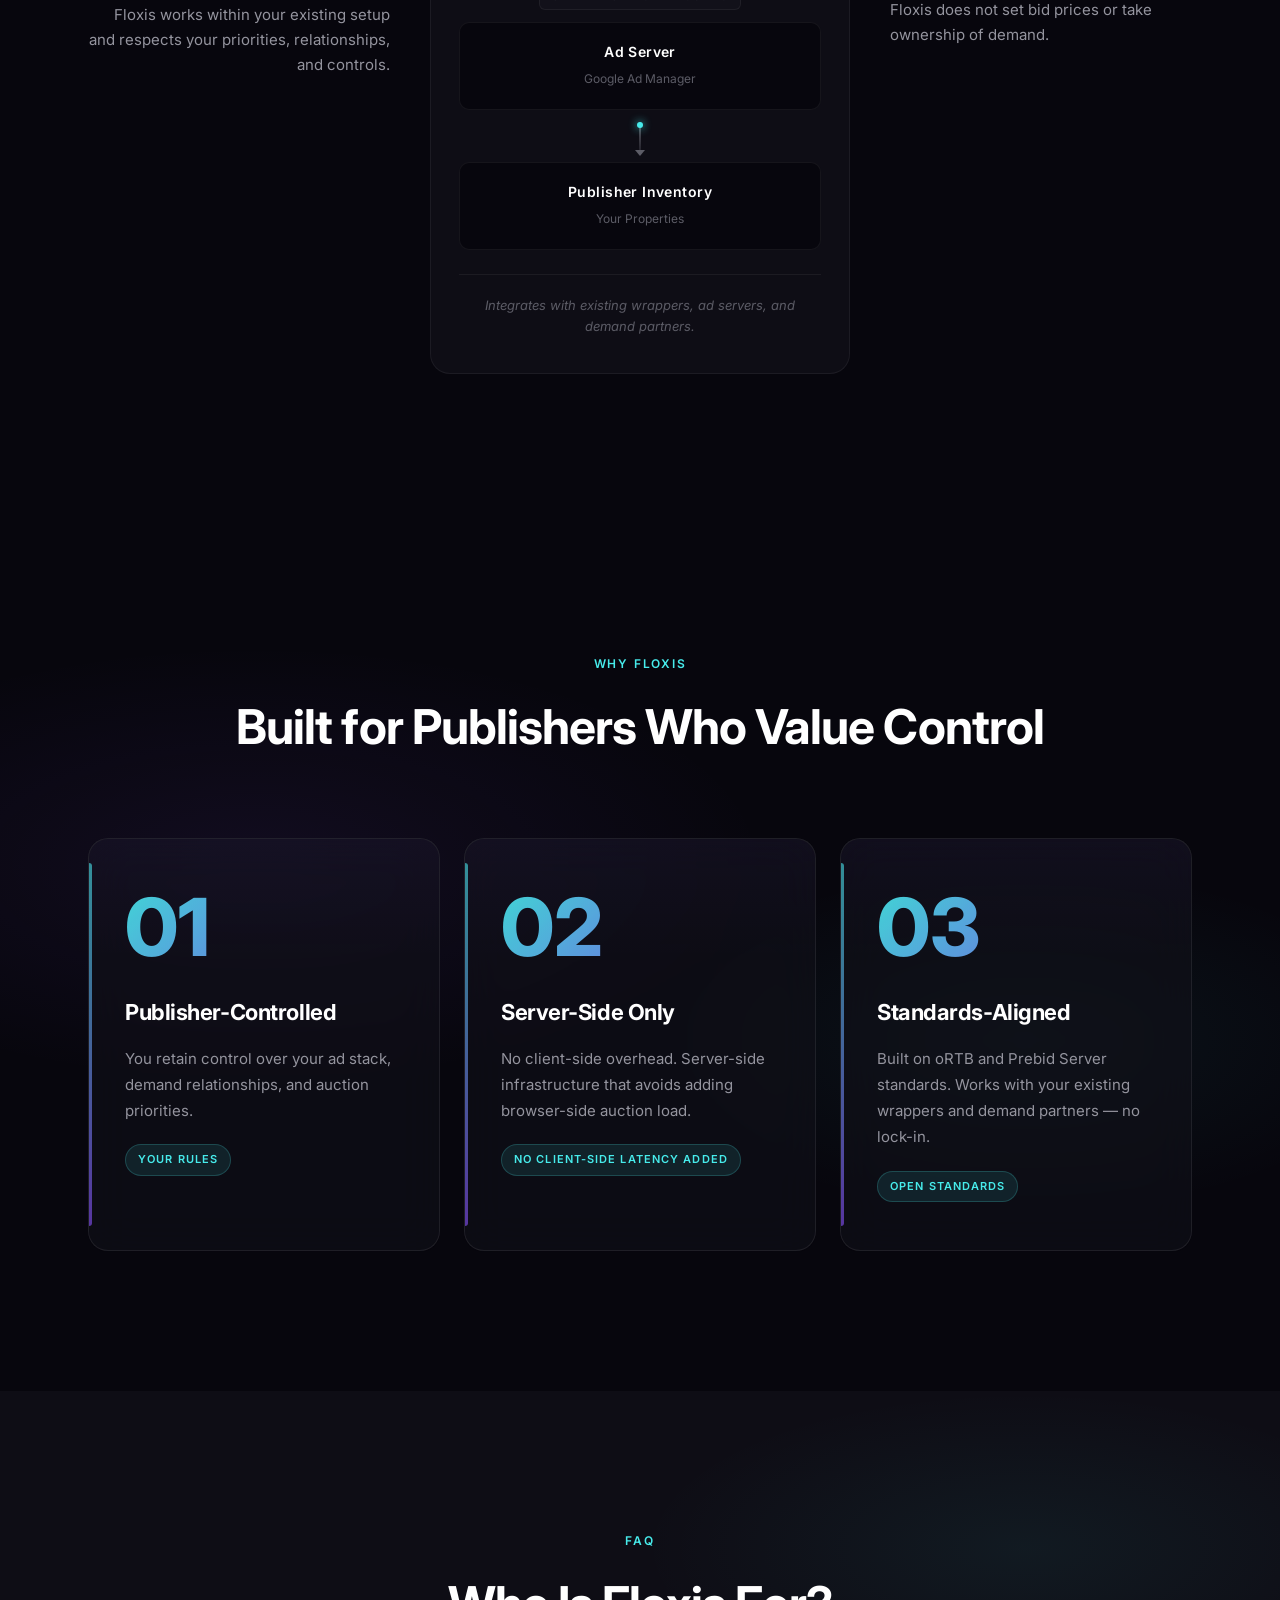
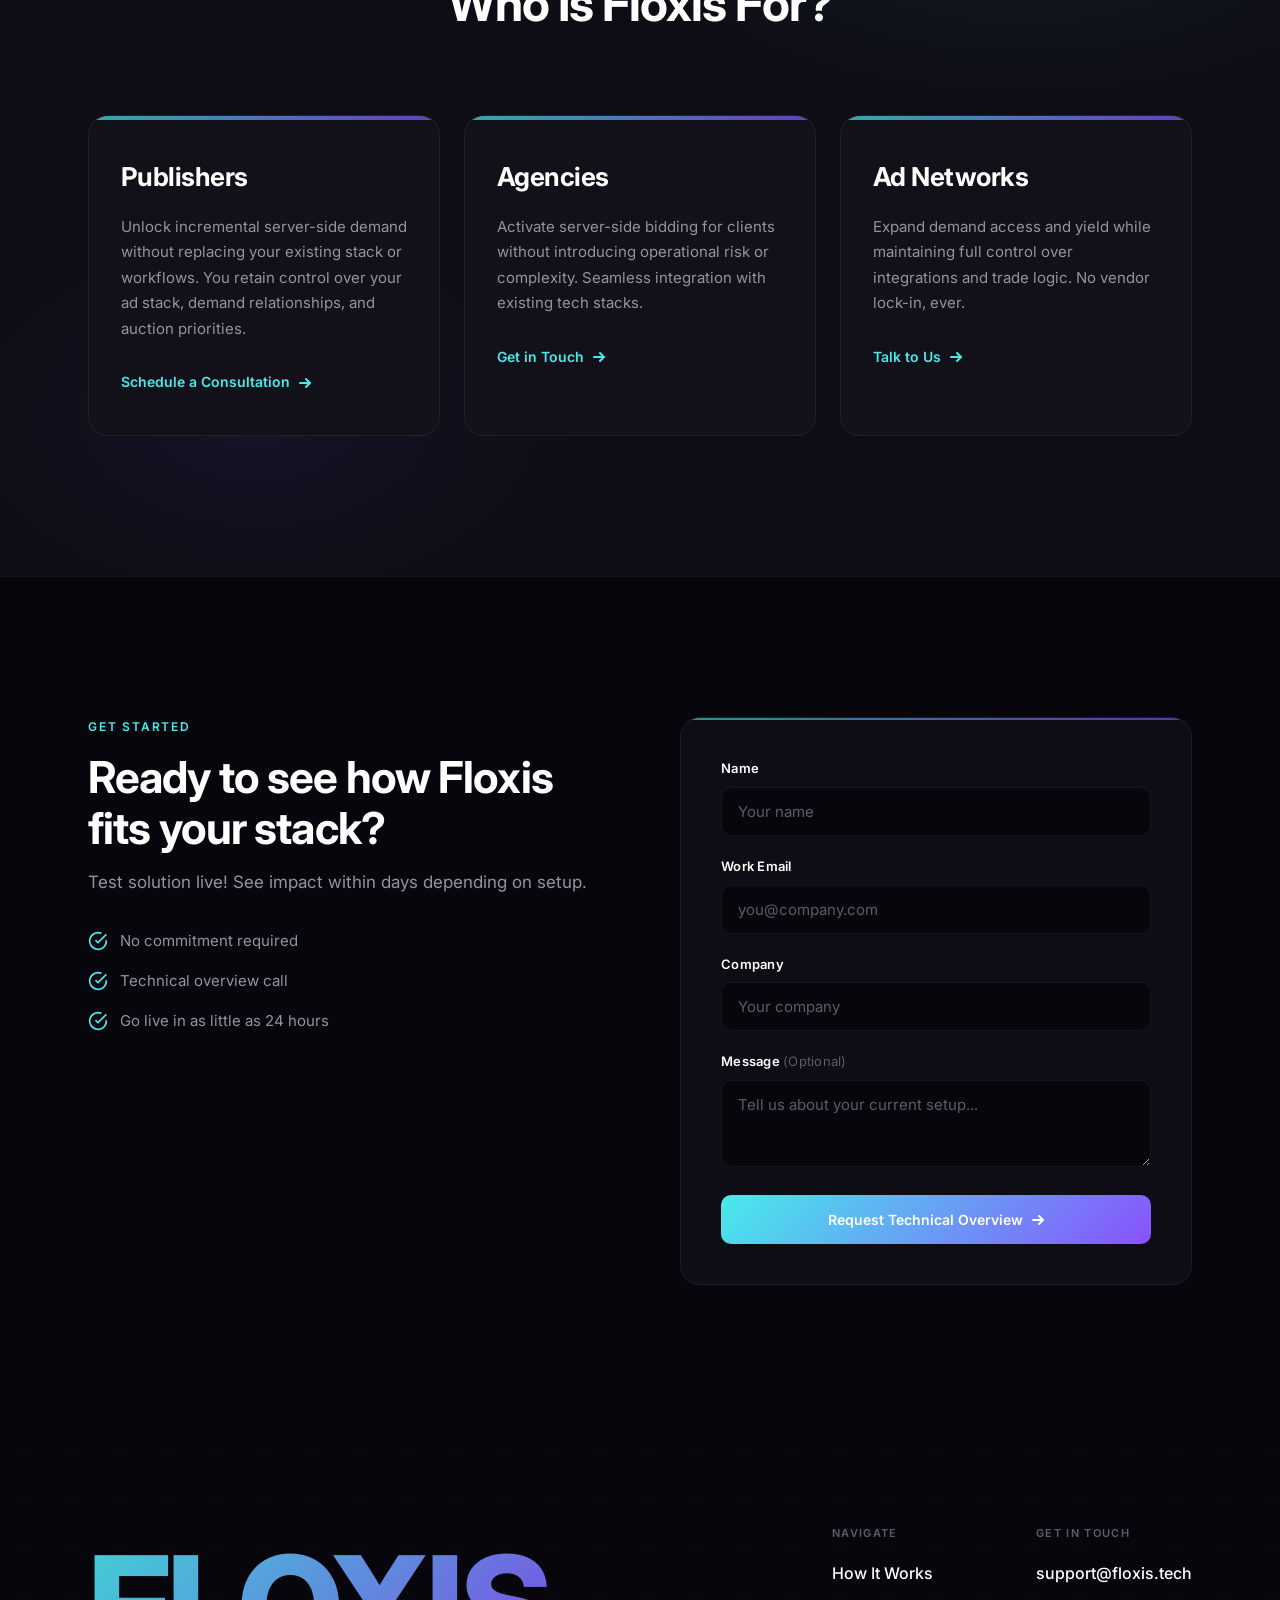
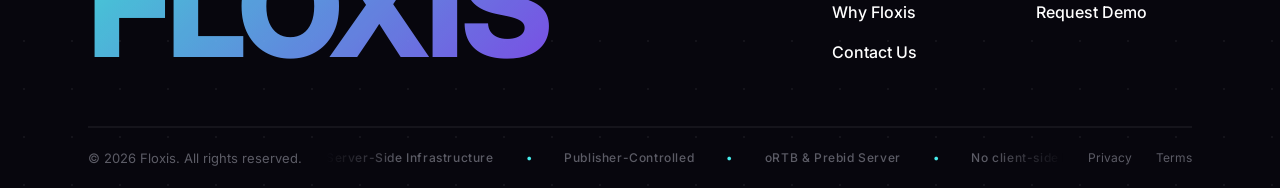
==== commit e1f50c76: "Update floxis-landing-v2.html" ====
--- a/floxis-landing-v2.html
+++ b/floxis-landing-v2.html
@@ -1708,7 +1708,7 @@
             <div class="hero-content">
                 <span class="hero-label">Server-Side Infrastructure</span>
                 <h1>Server-Side Infrastructure for <em>Publisher-Controlled</em> Monetization</h1>
-                <p class="hero-sub">Activate and monetize demand within your existing ad stack — without disrupting auctions or control.</p>
+                <p class="hero-sub">Activate server-side demand within your existing ad stack — without disrupting auctions or control.</p>
                 <div class="hero-ctas">
                     <a href="#cta" class="btn btn-primary">
                         <span>
@@ -1789,8 +1789,8 @@
                 </div>
 
                 <div class="stack-callout fade-in">
-                    <h4>No Auction Interference</h4>
-                    <p>Floxis does not override auction logic, pricing, or demand ownership.</p>
+                    <h4>No takeover of auction logic</h4>
+                    <p>Floxis does not set bid prices or take ownership of demand.</p>
                 </div>
             </div>
         </div>
@@ -1808,15 +1808,15 @@
                 <div class="value-card">
                     <div class="value-number">01</div>
                     <h4>Publisher-Controlled</h4>
-                    <p>Maintain full control over your ad stack, demand relationships, and auction priorities. No interference, no hijacking.</p>
+                    <p>You retain control over your ad stack, demand relationships, and auction priorities.</p>
                     <span class="value-tag">Your Rules</span>
                 </div>
 
                 <div class="value-card">
                     <div class="value-number">02</div>
                     <h4>Server-Side Only</h4>
-                    <p>No client-side overhead. Pure server-side infrastructure that keeps your pages fast and Core Web Vitals intact.</p>
-                    <span class="value-tag">Zero Latency</span>
+                    <p>No client-side overhead. Server-side infrastructure that avoids adding browser-side auction load.</p>
+                    <span class="value-tag">No client-side latency added</span>
                 </div>
 
                 <div class="value-card">
@@ -1839,7 +1839,7 @@
             <div class="audience-grid">
                 <div class="audience-card fade-in">
                     <h4>Publishers</h4>
-                    <p>Unlock incremental server-side demand without replacing your existing stack or workflows. Maintain full control over your monetization strategy.</p>
+                    <p>Unlock incremental server-side demand without replacing your existing stack or workflows. You retain control over your ad stack, demand relationships, and auction priorities.</p>
                     <a href="#cta" class="btn btn-ghost">
                         <span>Schedule a Consultation</span>
                         <svg width="14" height="14" viewBox="0 0 14 14" fill="none" stroke="currentColor" stroke-width="2" stroke-linecap="round">
@@ -1878,7 +1878,7 @@
                 <div class="cta-text">
                     <p class="section-label">Get Started</p>
                     <h3>Ready to see how Floxis fits your stack?</h3>
-                    <p class="cta-description">Test live in 24 hours. See measurable impact in weeks, not months.</p>
+                    <p class="cta-description">Test solution live! See impact within days depending on setup.</p>
 
                     <div class="cta-features">
                         <div class="cta-feature">
@@ -1900,7 +1900,7 @@
                                 <path d="M22 11.08V12a10 10 0 1 1-5.93-9.14"/>
                                 <polyline points="22 4 12 14.01 9 11.01"/>
                             </svg>
-                            <span>Live in 24 hours</span>
+                            <span>Go live in as little as 24 hours</span>
                         </div>
                     </div>
                 </div>
@@ -1972,13 +1972,13 @@
                             <span>Server-Side Infrastructure</span>
                             <span>Publisher-Controlled</span>
                             <span>oRTB & Prebid Server</span>
-                            <span>Zero Latency</span>
-                            <span>No Lock-In</span>
+                            <span>No client-side latency added</span>
+                            <span>No proprietary lock-in</span>
                             <span>Server-Side Infrastructure</span>
                             <span>Publisher-Controlled</span>
                             <span>oRTB & Prebid Server</span>
-                            <span>Zero Latency</span>
-                            <span>No Lock-In</span>
+                            <span>No client-side latency added</span>
+                            <span>No proprietary lock-in</span>
                         </div>
                     </div>
                     <div class="footer-legal">
